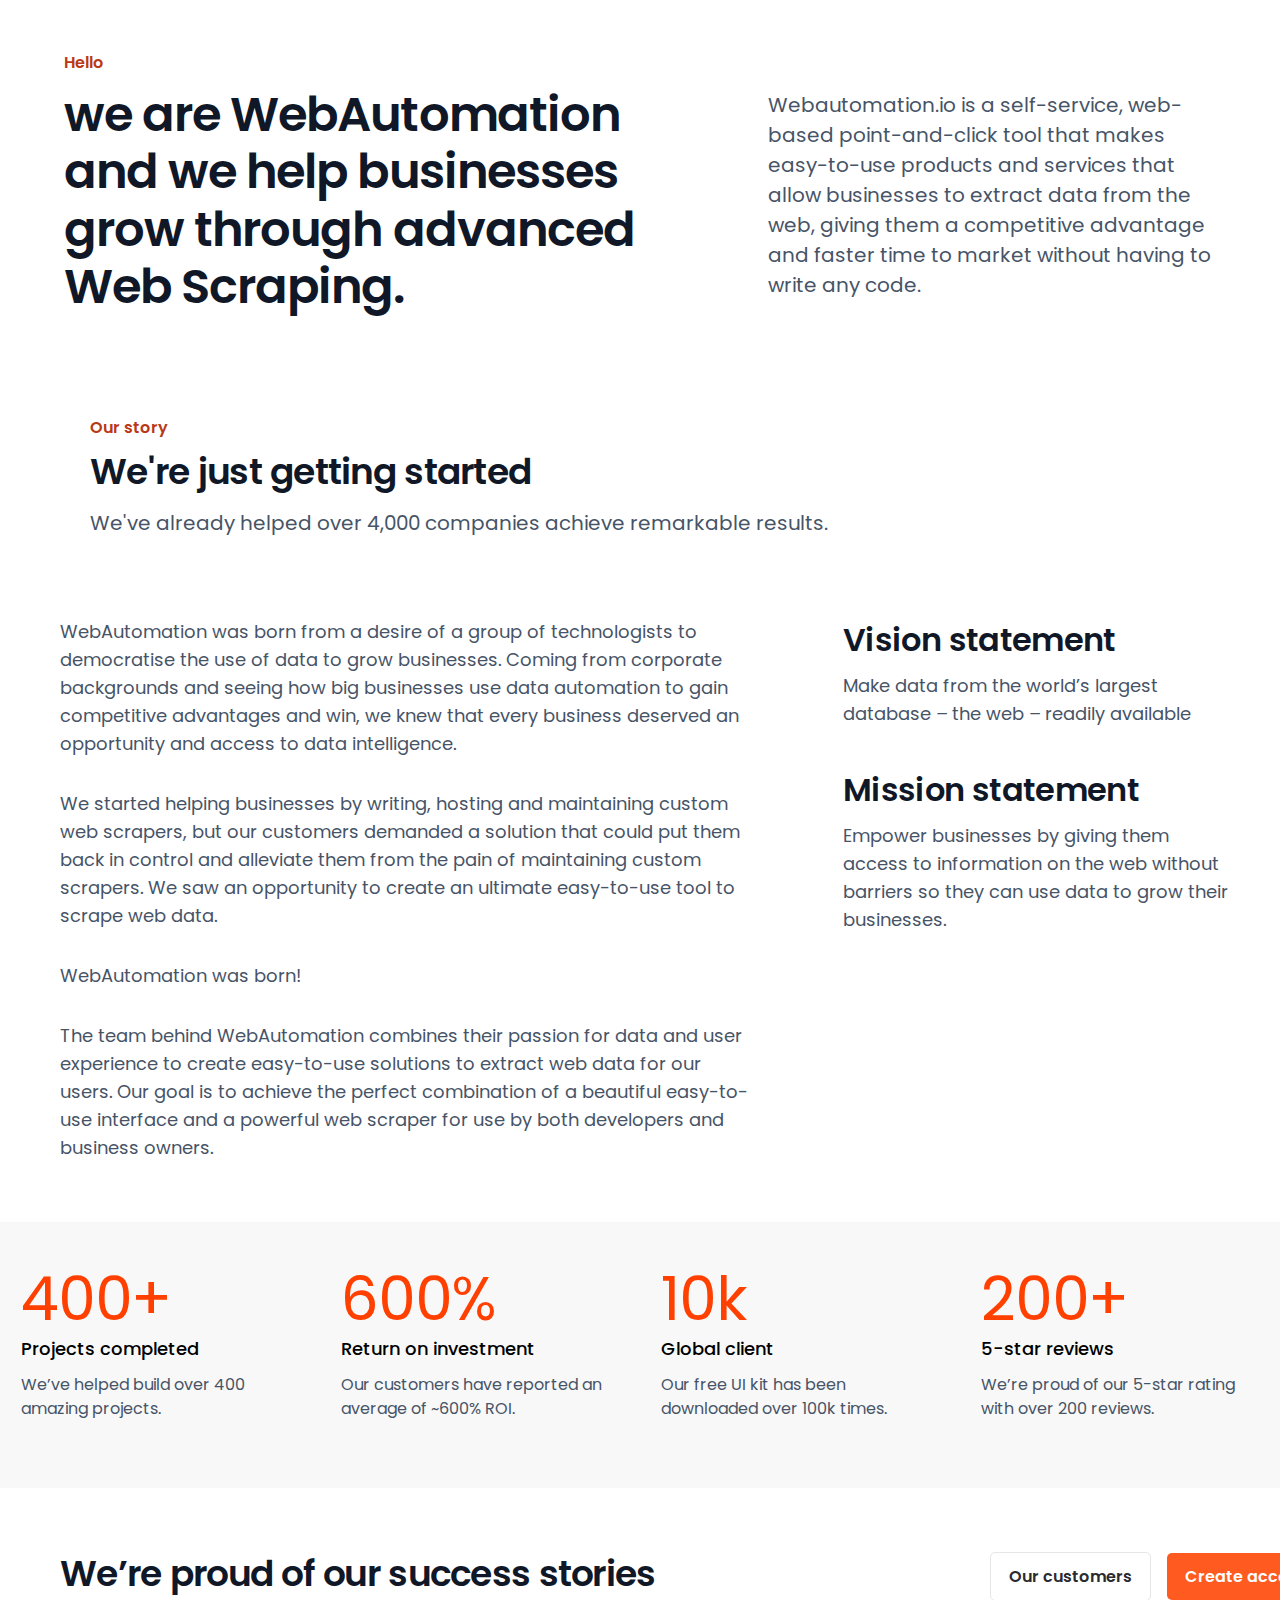
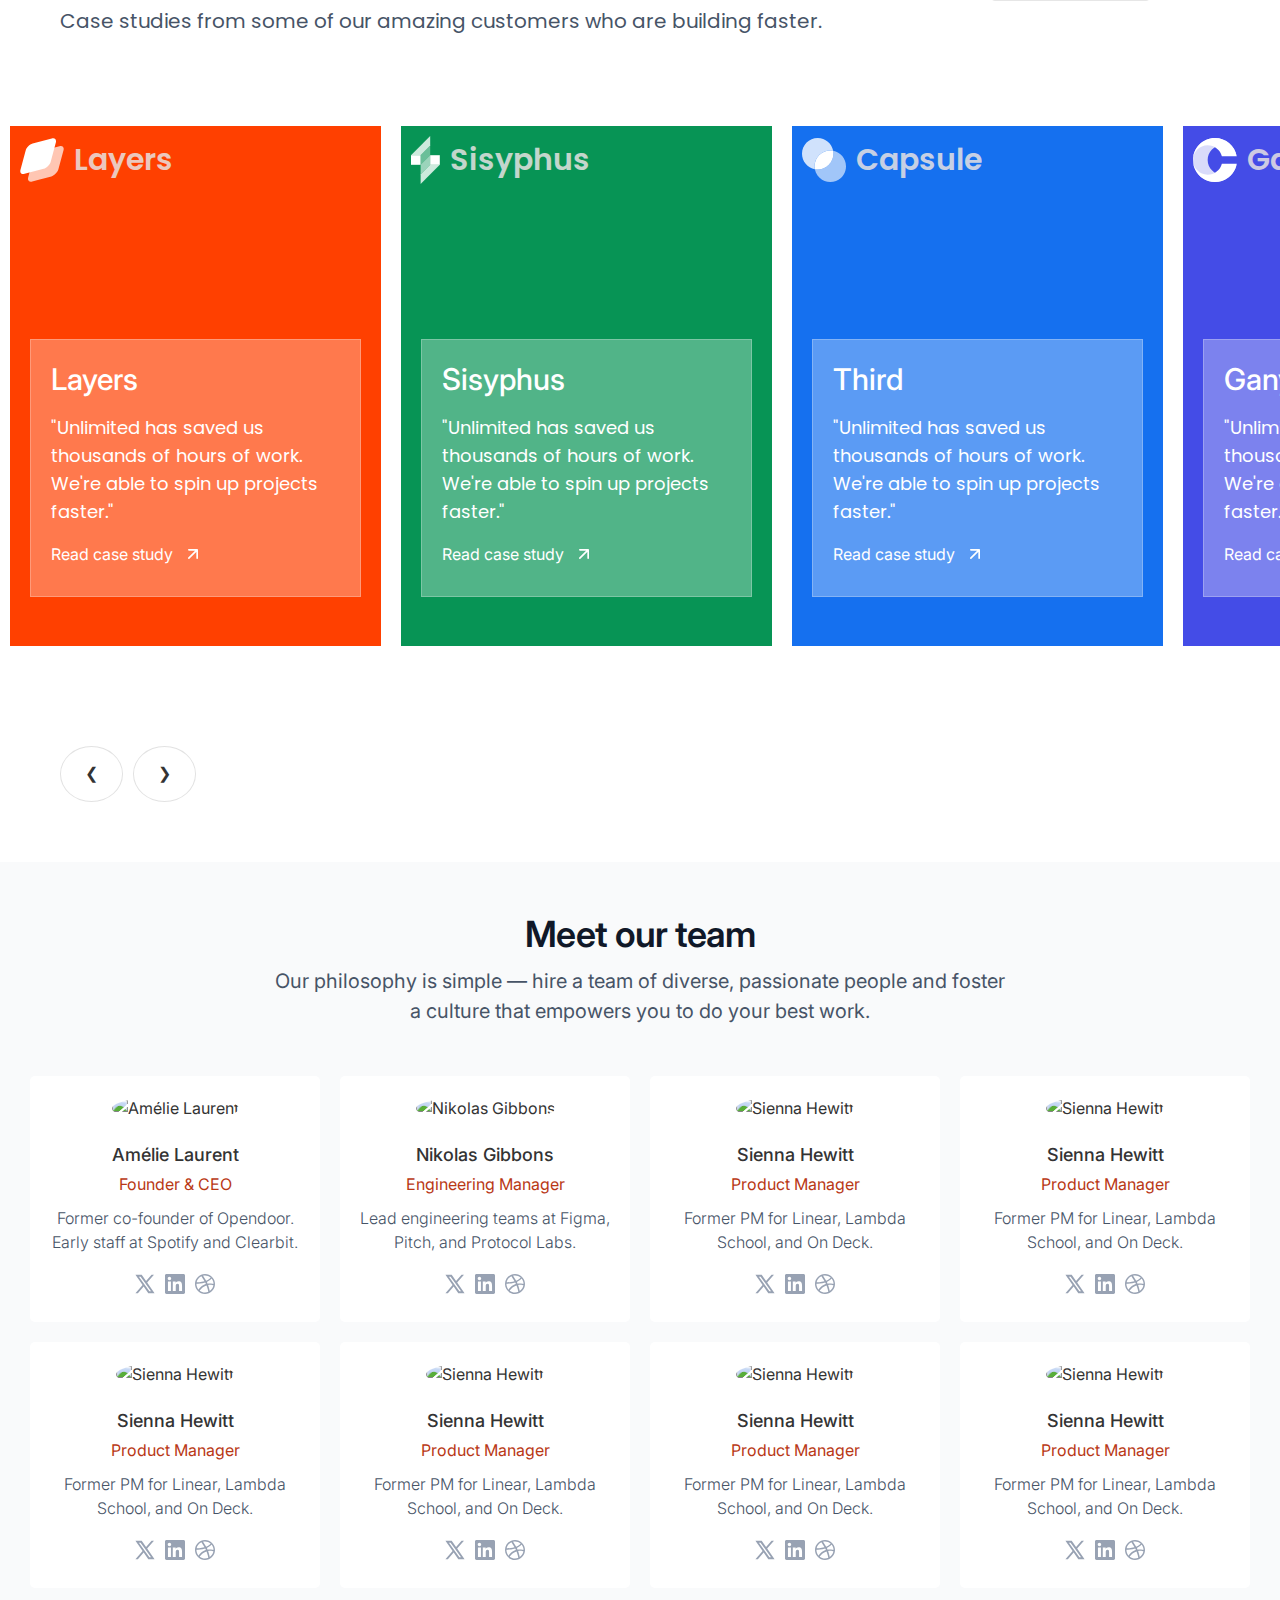
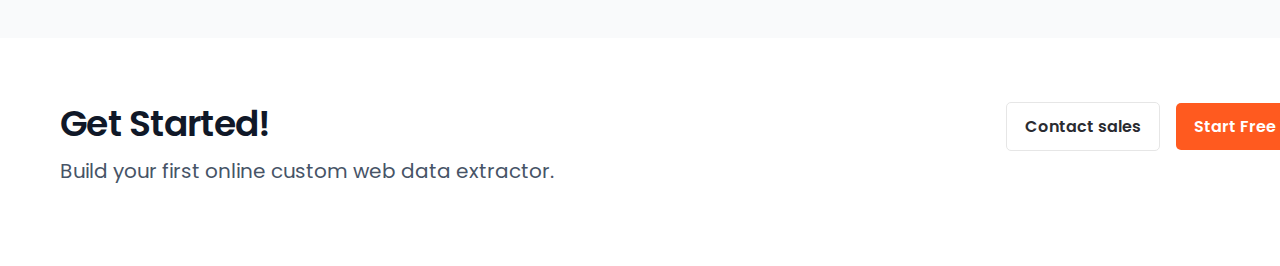
==== pages/about/index.html @ 0251e9e5 "updated changes" ====
<!DOCTYPE html>
<html lang="en">

<head>
    <meta charset="UTF-8" />
    <meta name="viewport" content="width=device-width, initial-scale=1.0" />
    <link rel="stylesheet" type="text/css" href="/global.css" />
    <link rel="stylesheet" href="/about.css" />
    <link rel="stylesheet" href="/slider.css" />
    <link rel="stylesheet" href="/testimonial.css" />
    <title>About | WebAutomation</title>
</head>

<body>
    <section class="section-one">
        <div class="left-section">
            <p class="greeting">Hello</p>
            <h2>
                we are WebAutomation and we help businesses grow through advanced Web
                Scraping.
            </h2>
        </div>
        <div class="right-section">
            <p>
                Webautomation.io is a self-service, web-based point-and-click tool
                that makes easy-to-use products and services that allow businesses to
                extract data from the web, giving them a competitive advantage and
                faster time to market without having to write any code.
            </p>
        </div>
    </section>

    <section class="header-text">
        <h2>Our story</h2>
        <h1>We're just getting started</h1>
        <p>
            We've already helped over 4,000 companies achieve remarkable results.
        </p>
    </section>

    <!-- Stories section -->
    <section class="story">
        <div class="left-side">
            <p>
                WebAutomation was born from a desire of a group of technologists to
                democratise the use of data to grow businesses. Coming from corporate
                backgrounds and seeing how big businesses use data automation to gain
                competitive advantages and win, we knew that every business deserved
                an opportunity and access to data intelligence.
            </p>
            <br />
            <p>
                We started helping businesses by writing, hosting and maintaining
                custom web scrapers, but our customers demanded a solution that could
                put them back in control and alleviate them from the pain of
                maintaining custom scrapers. We saw an opportunity to create an
                ultimate easy-to-use tool to scrape web data.
            </p>
            <br />
            <p>WebAutomation was born!</p>
            <br />
            <p>
                The team behind WebAutomation combines their passion for data and user
                experience to create easy-to-use solutions to extract web data for our
                users. Our goal is to achieve the perfect combination of a beautiful
                easy-to-use interface and a powerful web scraper for use by both
                developers and business owners.
            </p>
        </div>

        <div class="right-side">
            <div class="statement">
                <h3>Vision statement</h3>
                <p>
                    Make data from the world’s largest database – the web – readily
                    available
                </p>
            </div>
            <div class="statement">
                <h3>Mission statement</h3>
                <p>
                    Empower businesses by giving them access to information on the web
                    without barriers so they can use data to grow their businesses.
                </p>
            </div>
        </div>
    </section>

    <!-- Matrics Section -->
    <section>
        <div class="matrics-container">
            <div class="matrics-items">
                <div class="matrics-frame">
                    <div class="matrics-text">
                        <h1>400+</h1>
                    </div>
                    <div class="matrics-parag">
                        <h3>Projects completed</h3>
                        <p>We’ve helped build over 400 amazing projects.</p>
                    </div>
                </div>

                <div class="matrics-frame">
                    <div class="matrics-text">
                        <h1>600%</h1>
                    </div>
                    <div class="matrics-parag">
                        <h3>Return on investment</h3>
                        <p>Our customers have reported an average of ~600% ROI.</p>
                    </div>
                </div>

                <div class="matrics-frame">
                    <div class="matrics-text">
                        <h1>10k</h1>
                    </div>
                    <div class="matrics-parag">
                        <h3>Global client</h3>
                        <p>Our free UI kit has been downloaded over 100k times.</p>
                    </div>
                </div>

                <div class="matrics-frame">
                    <div class="matrics-text">
                        <h1>200+</h1>
                    </div>
                    <div class="matrics-parag">
                        <h3>5-star reviews</h3>
                        <p>We’re proud of our 5-star rating with over 200 reviews.</p>
                    </div>
                </div>
            </div>
        </div>
    </section>

    <!--todo our success stories -->
    <section class="stories-container">
        <div class="stories-wrapper">
            <div>
                <h1>We’re proud of our success stories</h1>
                <p>
                    Case studies from some of our amazing customers who are building
                    faster.
                </p>
            </div>
            <div class="buttons">
                <a class="customers-btn">Our customers</a>
                <a class="create-account-btn">Create account</a>
            </div>
        </div>
    </section>

    <!-- todo SLIDER -->
    <section class="slider-container">
        <div class="slider-track">
            <!-- Card 1 -->
            <div class="wrapper">
                <div class="wrapper-head">
                    <svg xmlns="http://www.w3.org/2000/svg" width="44" height="44" viewBox="0 0 44 44" fill="none">
                        <path opacity="0.7"
                            d="M13.2778 20.3183C14.1 17.25 17.2539 14.0961 20.3222 13.2739L39.4512 8.14749C42.5194 7.32522 44.3402 9.14597 43.5179 12.2142L38.3916 31.3432C37.5693 34.4115 34.4154 37.5654 31.3471 38.3877L12.2181 43.514C9.14988 44.3363 7.32913 42.5155 8.15139 39.4473L13.2778 20.3183Z"
                            fill="white" />
                        <path
                            d="M5.60882 12.6493C6.43108 9.58107 9.58498 6.42717 12.6533 5.60491L31.7822 0.47854C34.8505 -0.343725 36.6713 1.47702 35.849 4.54529L30.7226 23.6743C29.9004 26.7425 26.7465 29.8964 23.6782 30.7187L4.5492 35.8451C1.48093 36.6673 -0.339816 34.8466 0.482448 31.7783L5.60882 12.6493Z"
                            fill="white" />
                    </svg>
                    <h1>Layers</h1>
                </div>
                <div class="wrapper-content">
                    <h1>Layers</h1>
                    <p>
                        "Unlimited has saved us <br />
                        thousands of hours of work. <br />
                        We're able to spin up projects faster."
                    </p>
                    <div class="wrapper-btn">
                        <a href="#">Read case study</a>
                        <svg xmlns="http://www.w3.org/2000/svg" width="20" height="20" viewBox="0 0 20 20" fill="none">
                            <path d="M5.83301 14.1666L14.1663 5.83325M14.1663 5.83325H5.83301M14.1663 5.83325V14.1666"
                                stroke="white" stroke-width="1.66667" stroke-linecap="round" stroke-linejoin="round" />
                        </svg>
                    </div>
                </div>
            </div>
            <!-- Card 2 -->
            <div class="wrapper-two">
                <div class="wrapper-head">
                    <svg width="29" height="48" viewBox="0 0 29 48" fill="none">
                        <rect y="19.2" width="9.59998" height="9.59999" fill="white"/>
                        <rect x="28.7998" y="28.8" width="9.6" height="9.59999" transform="rotate(180 28.7998 28.8)" fill="white"/>
                        <path opacity="0.4" d="M9.59961 19.2001L19.1996 9.6001V19.2001L9.59961 28.8001V19.2001Z" fill="white"/>
                        <path opacity="0.6" d="M19.2002 28.7999L9.60021 38.3999L9.60021 28.7999L19.2002 19.1999L19.2002 28.7999Z" fill="white"/>
                        <path opacity="0.8" d="M0 19.2L19.2 0V9.59999L9.59998 19.2H0Z" fill="white"/>
                        <path opacity="0.8" d="M28.7998 28.8L9.59983 48L9.59983 38.4L19.1998 28.8L28.7998 28.8Z" fill="white"/>
                      </svg>
                    <h1>Sisyphus</h1>
                </div>
                <div class="wrapper-content">
                    <h1>Sisyphus</h1>
                    <p>
                        "Unlimited has saved us <br />
                        thousands of hours of work. <br />
                        We're able to spin up projects faster."
                    </p>
                    <div class="wrapper-btn">
                        <a href="#">Read case study</a>
                        <svg xmlns="http://www.w3.org/2000/svg" width="20" height="20" viewBox="0 0 20 20" fill="none">
                            <path d="M5.83301 14.1666L14.1663 5.83325M14.1663 5.83325H5.83301M14.1663 5.83325V14.1666"
                                stroke="white" stroke-width="1.66667" stroke-linecap="round" stroke-linejoin="round" />
                        </svg>
                    </div>
                </div>
            </div>
            <!-- Card 3 -->
            <div class="wrapper-three">
                <div class="wrapper-head">
                    <svg xmlns="http://www.w3.org/2000/svg" width="44" height="44" viewBox="0 0 44 44" fill="none">
                        <path d="M15.7141 31.4284C24.3929 31.4284 31.4284 24.3929 31.4284 15.7141C31.4284 14.7306 31.3381 13.7681 31.1652 12.8345C30.2316 12.6617 29.2692 12.5713 28.2856 12.5713C19.6068 12.5713 12.5713 19.6068 12.5713 28.2856C12.5713 29.2692 12.6617 30.2317 12.8345 31.1652C13.7681 31.3381 14.7306 31.4284 15.7141 31.4284Z" fill="white"/>
                        <path opacity="0.8" fill-rule="evenodd" clip-rule="evenodd" d="M12.8347 31.1653C5.53118 29.8127 0 23.4095 0 15.7143C0 7.03553 7.03553 0 15.7143 0C23.4095 0 29.8128 5.53118 31.1653 12.8347C30.2318 12.6618 29.2693 12.5714 28.2857 12.5714C19.607 12.5714 12.5714 19.607 12.5714 28.2857C12.5714 29.2693 12.6618 30.2318 12.8347 31.1653Z" fill="white"/>
                        <path opacity="0.6" fill-rule="evenodd" clip-rule="evenodd" d="M15.7146 31.4284C24.3933 31.4284 31.4289 24.3928 31.4289 15.7141C31.4289 14.7305 31.3385 13.768 31.1656 12.8345C38.4691 14.187 44.0003 20.5903 44.0003 28.2855C44.0003 36.9643 36.9648 43.9998 28.286 43.9998C20.5908 43.9998 14.1875 38.4686 12.835 31.1651C13.7685 31.338 14.731 31.4284 15.7146 31.4284Z" fill="white"/>
                      </svg>
                    <h1>Capsule</h1>
                </div>
                <div class="wrapper-content">
                    <h1>Third</h1>
                    <p>
                        "Unlimited has saved us <br />
                        thousands of hours of work. <br />
                        We're able to spin up projects faster."
                    </p>
                    <div class="wrapper-btn">
                        <a href="#">Read case study</a>
                        <svg xmlns="http://www.w3.org/2000/svg" width="20" height="20" viewBox="0 0 20 20" fill="none">
                            <path d="M5.83301 14.1666L14.1663 5.83325M14.1663 5.83325H5.83301M14.1663 5.83325V14.1666"
                                stroke="white" stroke-width="1.66667" stroke-linecap="round" stroke-linejoin="round" />
                        </svg>
                    </div>
                </div>
            </div>
            <!-- Card 4 -->
            <div class="wrapper-four">
                <div class="wrapper-head">
                    <svg width="44" height="44" viewBox="0 0 44 44" fill="none">
                        <path opacity="0.8" d="M22 0C9.84969 0 0 9.84974 0 22C0 34.1503 9.84969 44 22 44C32.901 44 41.9502 36.0716 43.6958 25.6667H43.5379C41.9098 31.9925 36.1674 36.6667 29.3333 36.6667C21.2332 36.6667 14.6667 30.1002 14.6667 22C14.6667 13.8998 21.2332 7.33333 29.3333 7.33333C36.1674 7.33333 41.9098 12.0075 43.5379 18.3333H43.6958C41.9502 7.92838 32.901 0 22 0Z" fill="white"/>
                        <path d="M0 22C0 9.84974 9.84974 0 22 0C32.901 0 41.9502 7.92838 43.6958 18.3333H28.8713C27.2431 12.0075 21.5007 7.33333 14.6667 7.33333C6.56649 7.33333 0 13.8998 0 22Z" fill="white"/>
                        <path d="M0 22C0 34.1503 9.84974 44 22 44C32.901 44 41.9502 36.0716 43.6958 25.6667H28.8713C27.2431 31.9925 21.5007 36.6667 14.6667 36.6667C6.56649 36.6667 0 30.1002 0 22Z" fill="white"/>
                      </svg>
                    <h1>Ganymede</h1>
                </div>
                <div class="wrapper-content">
                    <h1>Ganymede</h1>
                    <p>
                        "Unlimited has saved us <br />
                        thousands of hours of work. <br />
                        We're able to spin up projects faster."
                    </p>
                    <div class="wrapper-btn">
                        <a href="#">Read case study</a>
                        <svg xmlns="http://www.w3.org/2000/svg" width="20" height="20" viewBox="0 0 20 20" fill="none">
                            <path d="M5.83301 14.1666L14.1663 5.83325M14.1663 5.83325H5.83301M14.1663 5.83325V14.1666"
                                stroke="white" stroke-width="1.66667" stroke-linecap="round" stroke-linejoin="round" />
                        </svg>
                    </div>
                </div>
            </div>
            <!-- Card 5 -->
            <div class="wrapper">
                <div class="wrapper-head">
                    <svg style="width: 40px; height: 40px;" data-name="Layer 3" id="Layer_3" viewBox="0 0 32 32"
                        xmlns="http://www.w3.org/2000/svg">
                        <defs>
                            <style>
                                .cls-1,
                                .cls-3 {
                                    fill: none;
                                    stroke: #0832ff;
                                    stroke-linecap: round;
                                    stroke-linejoin: round;
                                }

                                .cls-1 {
                                    stroke-width: 2px;
                                }

                                .cls-2 {
                                    fill: #0832ff;
                                }
                            </style>
                        </defs>
                        <title />
                        <polygon class="cls-1"
                            points="18.99 7 24 7 24 12.15 27.42 15.6 24 18.99 24 24 18.85 24 15.4 27.42 12.01 24 7 24 7 18.85 3.58 15.4 7 12.01 7 7 12.15 7 15.6 3.58 18.99 7" />
                        <polygon class="cls-2" points="23 19.19 23 11.94 27.13 15.75 23 19.19" />
                        <line class="cls-3" x1="21.5" x2="21.5" y1="7.5" y2="23.5" />
                    </svg>
                    <h1>Europa</h1>
                </div>
                <div class="wrapper-content">
                    <h1>Europa</h1>
                    <p>
                        "Unlimited has saved us <br />
                        thousands of hours of work. <br />
                        We're able to spin up projects faster."
                    </p>
                    <div class="wrapper-btn">
                        <a href="#">Read case study</a>
                        <svg xmlns="http://www.w3.org/2000/svg" width="20" height="20" viewBox="0 0 20 20" fill="none">
                            <path d="M5.83301 14.1666L14.1663 5.83325M14.1663 5.83325H5.83301M14.1663 5.83325V14.1666"
                                stroke="white" stroke-width="1.66667" stroke-linecap="round" stroke-linejoin="round" />
                        </svg>
                    </div>
                </div>
            </div>
            <!-- Card 6 -->
            <div class="wrapper-two">
                <div class="wrapper-head">
                    <svg style="width: 40px; height: 40px;" data-name="Layer 3" id="Layer_3" viewBox="0 0 32 32"
                        xmlns="http://www.w3.org/2000/svg">
                        <defs>
                            <style>
                                .cls-1,
                                .cls-3 {
                                    fill: none;
                                    stroke: #0832ff;
                                    stroke-linecap: round;
                                    stroke-linejoin: round;
                                }

                                .cls-1 {
                                    stroke-width: 2px;
                                }

                                .cls-2 {
                                    fill: #0832ff;
                                }
                            </style>
                        </defs>
                        <title />
                        <polygon class="cls-1"
                            points="18.99 7 24 7 24 12.15 27.42 15.6 24 18.99 24 24 18.85 24 15.4 27.42 12.01 24 7 24 7 18.85 3.58 15.4 7 12.01 7 7 12.15 7 15.6 3.58 18.99 7" />
                        <polygon class="cls-2" points="23 19.19 23 11.94 27.13 15.75 23 19.19" />
                        <line class="cls-3" x1="21.5" x2="21.5" y1="7.5" y2="23.5" />
                    </svg>
                    <h1>Lorem</h1>
                </div>
                <div class="wrapper-content">
                    <h1>Lorem</h1>
                    <p>
                        "Unlimited has saved us <br />
                        thousands of hours of work. <br />
                        We're able to spin up projects faster."
                    </p>
                    <div class="wrapper-btn">
                        <a href="#">Read case study</a>
                        <svg xmlns="http://www.w3.org/2000/svg" width="20" height="20" viewBox="0 0 20 20" fill="none">
                            <path d="M5.83301 14.1666L14.1663 5.83325M14.1663 5.83325H5.83301M14.1663 5.83325V14.1666"
                                stroke="white" stroke-width="1.66667" stroke-linecap="round" stroke-linejoin="round" />
                        </svg>
                    </div>
                </div>
            </div>
        </div>
    </section>

    <section class="pagination-btn">
        <span class="span-btn" onclick="moveSlider(-1)">❮</span>
        <span class="span-btn" onclick="moveSlider(1)">❯</span>
    </section>

    <!--todo Meet the team -->

    <div class="team-section">
        <h2>Meet our team</h2>
        <p>
            Our philosophy is simple — hire a team of diverse, passionate people and
            foster <br />
            a culture that empowers you to do your best work.
        </p>
        <div class="team-container">
            <!-- Team member 1 -->
            <div class="team-member">
                <img src="https://images.pexels.com/photos/415829/pexels-photo-415829.jpeg?auto=compress&cs=tinysrgb&dpr=1&w=500"
                    alt="Amélie Laurent" />
                <h3>Amélie Laurent</h3>
                <p class="role">Founder & CEO</p>
                <p class="desc">
                    Former co-founder of Opendoor. Early staff at Spotify and Clearbit.
                </p>
                <div class="icons">
                    <a href="#"><img src="../../assets/x.svg" alt="X or Twitter" /></a>
                    <a href="#"><img src="../../assets/linkedin.svg" alt="LinkedIn" /></a>
                    <a href="#"><img src="../../assets/dribble.svg" alt="Dribbble" /></a>
                </div>
            </div>
            <!-- Team member 2 -->
            <div class="team-member">
                <img src="https://img.freepik.com/free-photo/portrait-man-laughing_23-2148859448.jpg?size=338&ext=jpg&ga=GA1.1.2008272138.1725408000&semt=ais_hybrid"
                    alt="Nikolas Gibbons" />
                <h3>Nikolas Gibbons</h3>
                <p class="role">Engineering Manager</p>
                <p class="desc">
                    Lead engineering teams at Figma, Pitch, and Protocol Labs.
                </p>
                <div class="icons">
                    <a href="#"><img src="../../assets/x.svg" alt="X or Twitter" /></a>
                    <a href="#"><img src="../../assets/linkedin.svg" alt="LinkedIn" /></a>
                    <a href="#"><img src="../../assets/dribble.svg" alt="Dribbble" /></a>
                </div>
            </div>
            <!-- Team member 3 -->
            <div class="team-member">
                <img src="https://images.pexels.com/photos/415829/pexels-photo-415829.jpeg?auto=compress&cs=tinysrgb&dpr=1&w=500"
                    alt="Sienna Hewitt" />
                <h3>Sienna Hewitt</h3>
                <p class="role">Product Manager</p>
                <p class="desc">Former PM for Linear, Lambda School, and On Deck.</p>
                <div class="icons">
                    <a href="#"><img src="../../assets/x.svg" alt="X or Twitter" /></a>
                    <a href="#"><img src="../../assets/linkedin.svg" alt="LinkedIn" /></a>
                    <a href="#"><img src="../../assets/dribble.svg" alt="Dribbble" /></a>
                </div>
            </div>

            <div class="team-member">
                <img src="https://img.freepik.com/free-photo/portrait-man-laughing_23-2148859448.jpg?size=338&ext=jpg&ga=GA1.1.2008272138.1725408000&semt=ais_hybrid"
                    alt="Sienna Hewitt" />
                <h3>Sienna Hewitt</h3>
                <p class="role">Product Manager</p>
                <p class="desc">Former PM for Linear, Lambda School, and On Deck.</p>
                <div class="icons">
                    <a href="#"><img src="../../assets/x.svg" alt="X or Twitter" /></a>
                    <a href="#"><img src="../../assets/linkedin.svg" alt="LinkedIn" /></a>
                    <a href="#"><img src="../../assets/dribble.svg" alt="Dribbble" /></a>
                </div>
            </div>

            <div class="team-member">
                <img src="https://images.pexels.com/photos/415829/pexels-photo-415829.jpeg?auto=compress&cs=tinysrgb&dpr=1&w=500"
                    alt="Sienna Hewitt" />
                <h3>Sienna Hewitt</h3>
                <p class="role">Product Manager</p>
                <p class="desc">Former PM for Linear, Lambda School, and On Deck.</p>
                <div class="icons">
                    <a href="#"><img src="../../assets/x.svg" alt="X or Twitter" /></a>
                    <a href="#"><img src="../../assets/linkedin.svg" alt="LinkedIn" /></a>
                    <a href="#"><img src="../../assets/dribble.svg" alt="Dribbble" /></a>
                </div>
            </div>
            <div class="team-member">
                <img src="https://img.freepik.com/free-photo/portrait-man-laughing_23-2148859448.jpg?size=338&ext=jpg&ga=GA1.1.2008272138.1725408000&semt=ais_hybrid"
                    alt="Sienna Hewitt" />
                <h3>Sienna Hewitt</h3>
                <p class="role">Product Manager</p>
                <p class="desc">Former PM for Linear, Lambda School, and On Deck.</p>
                <div class="icons">
                    <a href="#"><img src="../../assets/x.svg" alt="X or Twitter" /></a>
                    <a href="#"><img src="../../assets/linkedin.svg" alt="LinkedIn" /></a>
                    <a href="#"><img src="../../assets/dribble.svg" alt="Dribbble" /></a>
                </div>
            </div>

            <div class="team-member">
                <img src="https://images.pexels.com/photos/415829/pexels-photo-415829.jpeg?auto=compress&cs=tinysrgb&dpr=1&w=500"
                    alt="Sienna Hewitt" />
                <h3>Sienna Hewitt</h3>
                <p class="role">Product Manager</p>
                <p class="desc">Former PM for Linear, Lambda School, and On Deck.</p>
                <div class="icons">
                    <a href="#"><img src="../../assets/x.svg" alt="X or Twitter" /></a>
                    <a href="#"><img src="../../assets/linkedin.svg" alt="LinkedIn" /></a>
                    <a href="#"><img src="../../assets/dribble.svg" alt="Dribbble" /></a>
                </div>
            </div>

            <div class="team-member">
                <img src="https://img.freepik.com/free-photo/portrait-man-laughing_23-2148859448.jpg?size=338&ext=jpg&ga=GA1.1.2008272138.1725408000&semt=ais_hybrid"
                    alt="Sienna Hewitt" />
                <h3>Sienna Hewitt</h3>
                <p class="role">Product Manager</p>
                <p class="desc">Former PM for Linear, Lambda School, and On Deck.</p>
                <div class="icons">
                    <a href="#"><img src="../../assets/x.svg" alt="X or Twitter" /></a>
                    <a href="#"><img src="../../assets/linkedin.svg" alt="LinkedIn" /></a>
                    <a href="#"><img src="../../assets/dribble.svg" alt="Dribbble" /></a>
                </div>
            </div>
        </div>
    </div>

    <!-- todo Get Started -->

    <section class="stories-container">
        <div class="stories-wrapper">
            <div>
                <h1>Get Started!</h1>
                <p>Build your first online custom web data extractor.</p>
            </div>
            <div class="buttons">
                <a class="customers-btn">Contact sales</a>
                <a class="create-account-btn">Start Free Trial</a>
            </div>
        </div>
    </section>

    <script>

let currentSlide = 0;  // Track the current slide index
const track = document.querySelector('.slider-track');
const slides = document.querySelectorAll('.slider-track .wrapper');
const totalSlides = slides.length;
const container = document.querySelector('.slider-container');

// Function to move the slider
function moveSlider(direction) {
  const slideWidth = container.clientWidth; // Get the width of the container
  currentSlide += direction;  // Increment or decrement the slide index

  // Loop the slider when reaching the ends
  if (currentSlide < 0) {
    currentSlide = totalSlides - 1; // Go to the last slide
  } else if (currentSlide >= totalSlides) {
    currentSlide = 0; // Go back to the first slide
  }

  // Calculate the new translateX value
  const translateX = -(currentSlide * slideWidth);

  // Apply the transform to the slider track
  track.style.transform = `translateX(${translateX}px)`;
}



    </script>
</body>

</html>
---- global.css ----
h1,
h2,
h3,
h4,
h5,
p {
  margin: 0;
}
---- about.css ----
@import url("https://fonts.googleapis.com/css2?family=Poppins:wght@400;500;600;700&display=swap");


body {
    font-family: "Poppins", sans-serif;
    margin: 0;
    padding: 0;
    background-color: #fff;
    line-height: 1.6;
    color: #333;
}

.section-one {
    display: flex;
    justify-content: space-evenly;
    align-items: flex-start;
    max-width: 1400px;
    margin: 50px auto;
    margin-top: 50px;
}

.left-section {
    max-width: 50%;
}

.greeting {
    color: #B93815;
    font-size: 16px;
    font-weight: 600;
    margin-bottom: 10px;
}

.left-section h2 {
    color: #101828;
    font-size: 48px;
    letter-spacing: -0.96px;
    font-weight: 600;
    line-height: 1.2;
}

.right-section {
    max-width: 35%;
    color: #475467;
    margin-top: 40px;
    font-size: 20px;
    font-weight: 400;
    line-height: 30px;
}


.header-text {
    padding: 50px;
    max-width: 1400px;
    margin: 10px 40px;
    display: flex;
    align-items: flex-start;
    flex-direction: column;
}

.header-text h2 {
    color: #B93815;
    font-size: 16px;
    font-weight: 600;
    line-height: 24px;
    margin-bottom: 10px;
}

.header-text h1 {
 margin-bottom: 14px;
 color:  #101828;
font-size: 36px;
font-weight: 600;
line-height: 44px;
letter-spacing: -0.72px;
}

.header-text p {
    color: #475467;
font-family: Poppins;
font-size: 20px;
font-weight: 400;
line-height: 30px
}

.story {
    display: flex;
    padding: 10px;
    max-width: 1400px;
    margin: 10px auto;
    justify-content: space-between;
    overflow: hidden;
}

 .left-side{
    font-size: 20px;
    font-weight: 300;
    max-width:  55%;
    margin: 10px 50px;
}



.story .right-side {
    display: flex;
    flex-direction: column; 
    padding: 0 30px; 
    width: 70%;
    font-size: 16px;
    margin: 10px;
}

.story .left-side > p{
color: #475467;
font-size: 18px;
font-weight: 400;
line-height: 28px;

}


.statement {

}

.statement h3 {
    margin-bottom: 10px;

    color: #101828;
font-size: 32px;
font-weight: 600;
line-height: 44px;
letter-spacing: -0.64px;
}

.statement p {
    margin-bottom: 40px;
    color:  #475467;
font-size: 18px;
font-weight: 400;
line-height: 28px;
}



/* metric style */

.matrics-container {
    height: 264px;
    background-color: #ececec59;
    border: 1px solid transparent;
    margin-top: 40px;
    overflow: hidden;
  }
  
  .matrics-items {
    display: flex;
    justify-content: space-around;
    width: 1280px;
    height: 168px;
    margin: 40px auto;
  }
  
  .matrics-frame {
    width: 280px;
    height: 168px;
    opacity: 0px;
  }
  
  .matrics-text > h1 {
    font-size: 60px;
    font-weight: 400;
    line-height: 72px;
    letter-spacing: -1.2px;
    text-align: left;
    color: #FF4000;
  
  }
  
  .matrics-parag > h3 {
    font-size: 18px;
    text-align: left;
    color: #000000;

font-family: Poppins;
font-size: 18px;
font-weight: 500;
line-height: 28px;
  }
  
  .matrics-parag > p {
    width: 280px;
    height: 48px;
    font-size: 16px;
    font-weight: 400;
    line-height: 24px;
    text-align: left;
    color: #475467;
    margin-top: 10px;
  }

  /* success stories  */
  .stories-container {
    color: #2a2b31;
    width: 1400px;
    margin: 50px auto;
}

.stories-wrapper {
    display: flex;
    justify-content: space-between;
     width: 1280px;
    margin: 40px auto;
    margin-left: auto;
    margin-right: auto;
    margin-top: 4em;
    margin-bottom: 0.5em;
}

.stories-wrapper > div >  h1 {
    color: #101828;
    font-size: 36px;
    font-weight: 600;
    line-height: 44px;
    letter-spacing: -0.72px;
    margin-bottom: 10px;
}

.stories-wrapper p {
 margin-bottom: 30px;
color: #475467;
font-size: 20px;
font-weight: 400;
line-height: 30px;
}

.buttons {
    display: inline-block;
    gap: 8px;
    margin-top: 12px;
}

.customers-btn, .create-account-btn {
    padding: 12px 18px;
    font-size: 1em;
    border: 1px solid #e6e6e6;
    border-radius: 5px;
    margin: 6px;
}

.customers-btn {
    background-color: #ffffff;
    color: #2a2b31;
    font-weight: 600;
}

.create-account-btn {
    background-color: #ff5a1f;
    color: #ffffff;
    border: none;
    font-weight: 600;

}

.create-account-btn:hover {
    background-color: #e6511a;
}

.customers-btn:hover {
    background-color: #f9f9f9;
}
---- slider.css ----
@import url('https://fonts.googleapis.com/css2?family=Inter:ital,opsz,wght@0,14..32,100..900;1,14..32,100..900&display=swap');

.slider-container {
    display: flex;
    /* padding: 40px; */
    width: 1440px;
    margin: 50px auto;
    overflow: hidden;
    position: relative;
}

.slider-track {
    display: flex;
    transition: transform 0.5s ease;
}

.wrapper {
    padding: 10px;
    margin: 10px;
    height: 500px;
    width: 350px; 
    background-color: #FF4000;

    flex: 0 0 15%;
}

.wrapper-two {
    padding: 10px;
    margin: 10px;
    height: 500px;
    width: 350px;
    position: relative;
    background-color: #079455;
    flex: 0 0 15%;
}

.wrapper-three {
    padding: 10px;
    margin: 10px;
    height: 500px;
    width: 350px; 
    position: relative;
    background-color: #1570EF;
    flex: 0 0 15%;
}

.wrapper-four {
    padding: 10px;
    margin: 10px;
    height: 500px;
    width: 350px;
    position: relative;
    background-color: #444CE7;
    flex: 0 0 15%;
}

.wrapper-head {
    display: flex;
    gap: 10px;
    color: #e8e3e3;
    padding-bottom: 50px;
    align-items: center;
}

.wrapper-head h1 {
    font-size: 30px;
    font-weight: 600;
    opacity: 0.84;
}

.wrapper-content {
    background-color: rgba(255, 255, 255, 0.30);
    color: #fff;
    padding: 20px;
    margin: 30% 10px;
    display: flex;
    flex-direction: column;
    border: 0.5px solid #ffffff3f;
    gap: 1em;
}

.wrapper-content h1 {
    font-size: 30px;
font-weight: 500;
line-height: 38px;
font-family: "Inter", sans-serif;
}

.wrapper-content p {
    font-size: 18px;
font-size: 18px;
font-weight: 400;
line-height: 28px;
}

.wrapper-btn {
    align-items: center;
    display: inline-flex;
    gap: 10px;
    margin-bottom: 10px;
}

.wrapper-btn a {
    text-decoration: none;
    color: #fff;
    font-family: "Inter", sans-serif;
font-size: 16px;
font-weight: 400;
line-height: 24px;
}

.pagination-btn {
    padding: 40px;
    margin: 20px;
    display: flex;
    gap: 10px;
    justify-content: start;
}

.span-btn {
    border: 1px solid rgba(128, 128, 128, 0.226);
    padding: 14px 24px;
    border-radius: 50%;
    cursor: pointer;
}

@media (min-width: 900px) {
    .slider-track {
        flex-wrap: nowrap;
    }
}

@media (max-width: 899px) {
    .wrapper {
        flex: 0 0 calc(100% / 2 - 20px); /* Two cards visible */
    }
}

@media (max-width: 600px) {
    .wrapper {
        flex: 0 0 100%; /* One card visible */
    }
}
---- testimonial.css ----
@import url('https://fonts.googleapis.com/css2?family=Inter:ital,opsz,wght@0,14..32,100..900;1,14..32,100..900&display=swap');

.team-section {
    background-color: #F9FAFB;
    text-align: center;
    padding: 50px 0;
    margin: 0 auto;
    font-family: "Inter", sans-serif;
    font-optical-sizing: auto;
}

.team-section h2 {
    color: #101828;
    margin-bottom: 10px;
    font-weight: 600;
    font-size: 36px;
font-weight: 600;
line-height: 44px;
letter-spacing: -0.72px;
}

.team-section > p {
    margin-bottom: 50px;
    color: #475467;
font-size: 20px;
font-weight: 400;
line-height: 30px;
}

.team-container {
    display: flex;
    flex-wrap: wrap;
    justify-content: center;
    gap: 20px;
}

.team-member {
    background-color: #fff;
    border-radius: 5px;
    box-shadow: 0 1px 1px rgba(f, f, 0, 0.1);
    overflow: hidden;
    max-width: 250px;
    text-align: center;
    padding: 20px;
    /* transition: transform 0.3s ease; */
}

/* .team-member:hover {
    transform: translateY(-10px);
} */

.team-member >  img {
    border-radius: 50%;
    width: 100px;
    height: 100px;
    object-fit: cover;
    margin-bottom: 20px;
}

.team-member h3 {

    margin-bottom: 3px;
    color: #333;
    font-weight: 500;
    font-size: 18px;
font-weight: 500;
line-height: 28px;
}

.team-member .role {
    font-size: 16px;
    font-weight: 400;
    line-height: 24px;
    color: #B93815;
    margin-bottom: 10px;
}

.team-member  .desc {
    color: #475467;
    margin-bottom: 20px;
    font-size: 16px;
font-weight: 300;
line-height: 24px;
}

.icons {
    display: flex;
    justify-content: center;
    gap: 10px;
}

.icons a img {
    width: 20px;
    height: 20px;
    /* transition: filter 0.3s ease; */
}

/* .icons a img:hover {
    filter: none;
} */
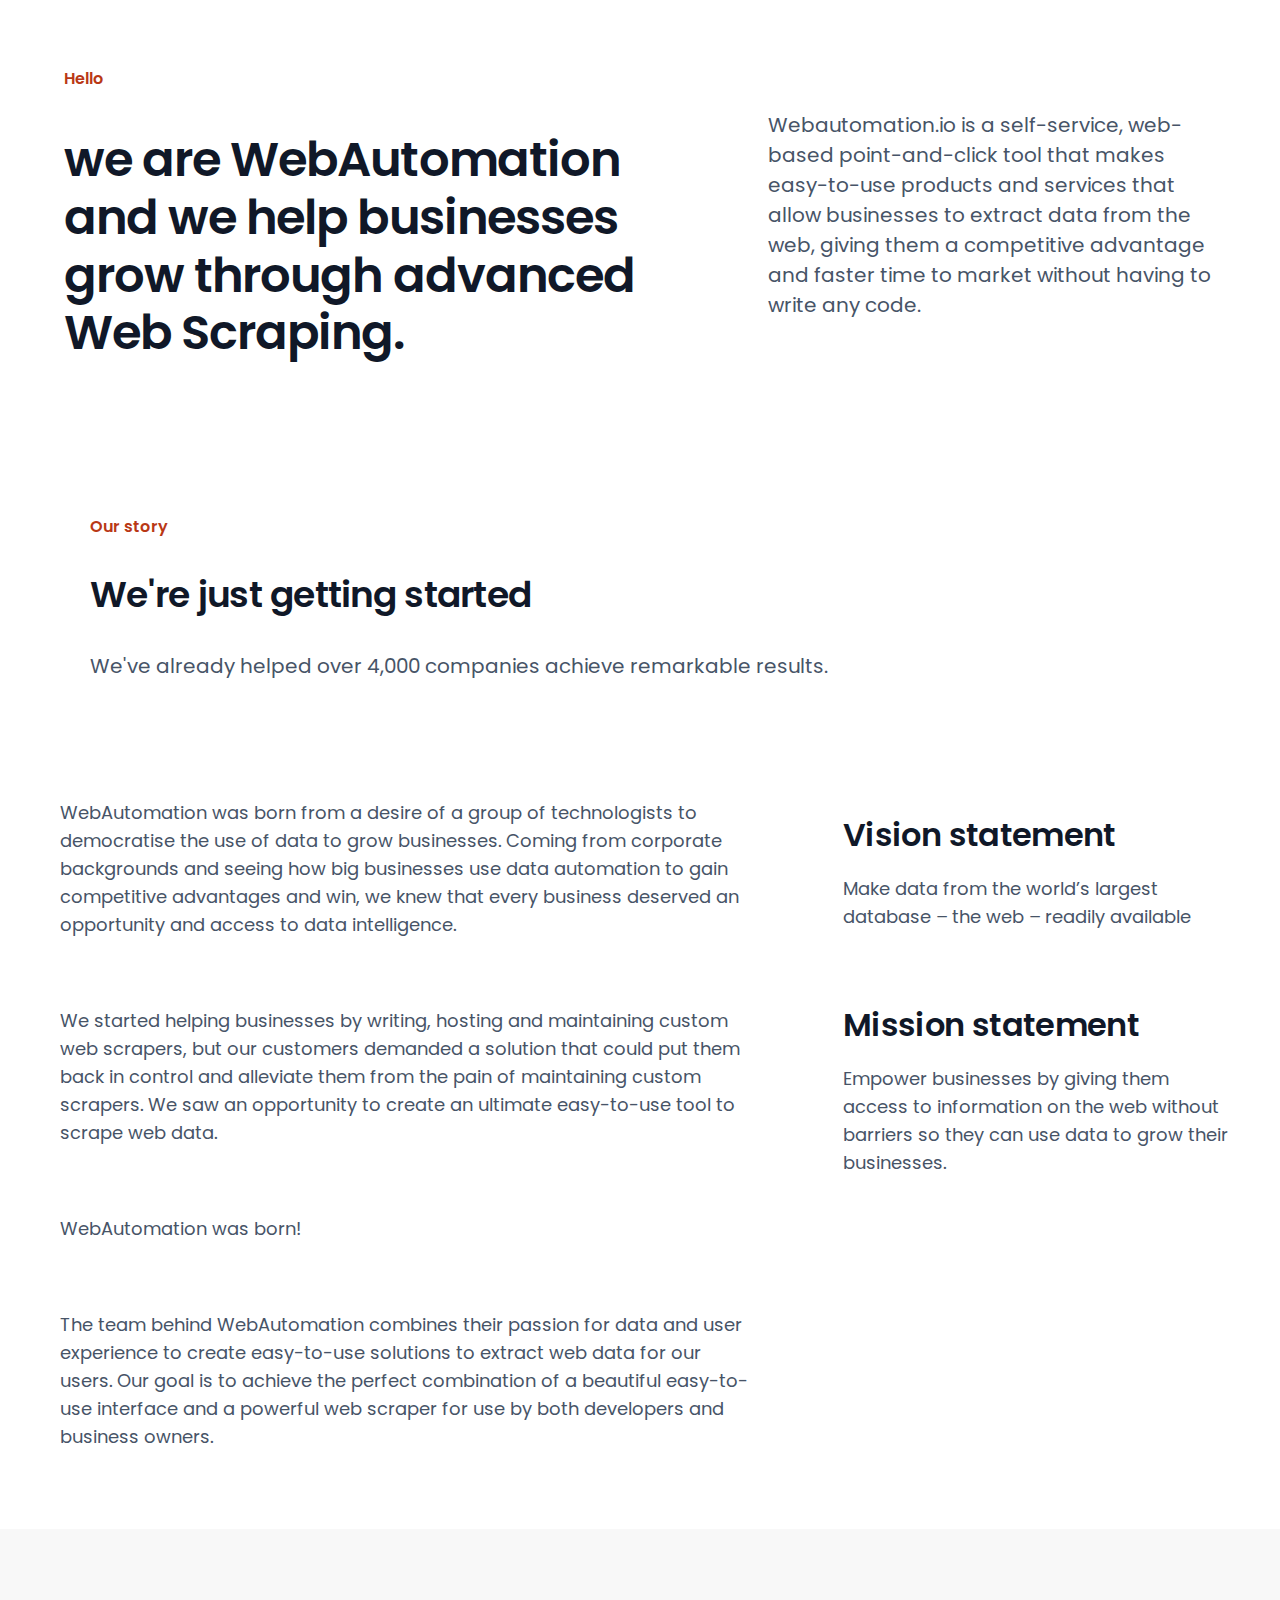
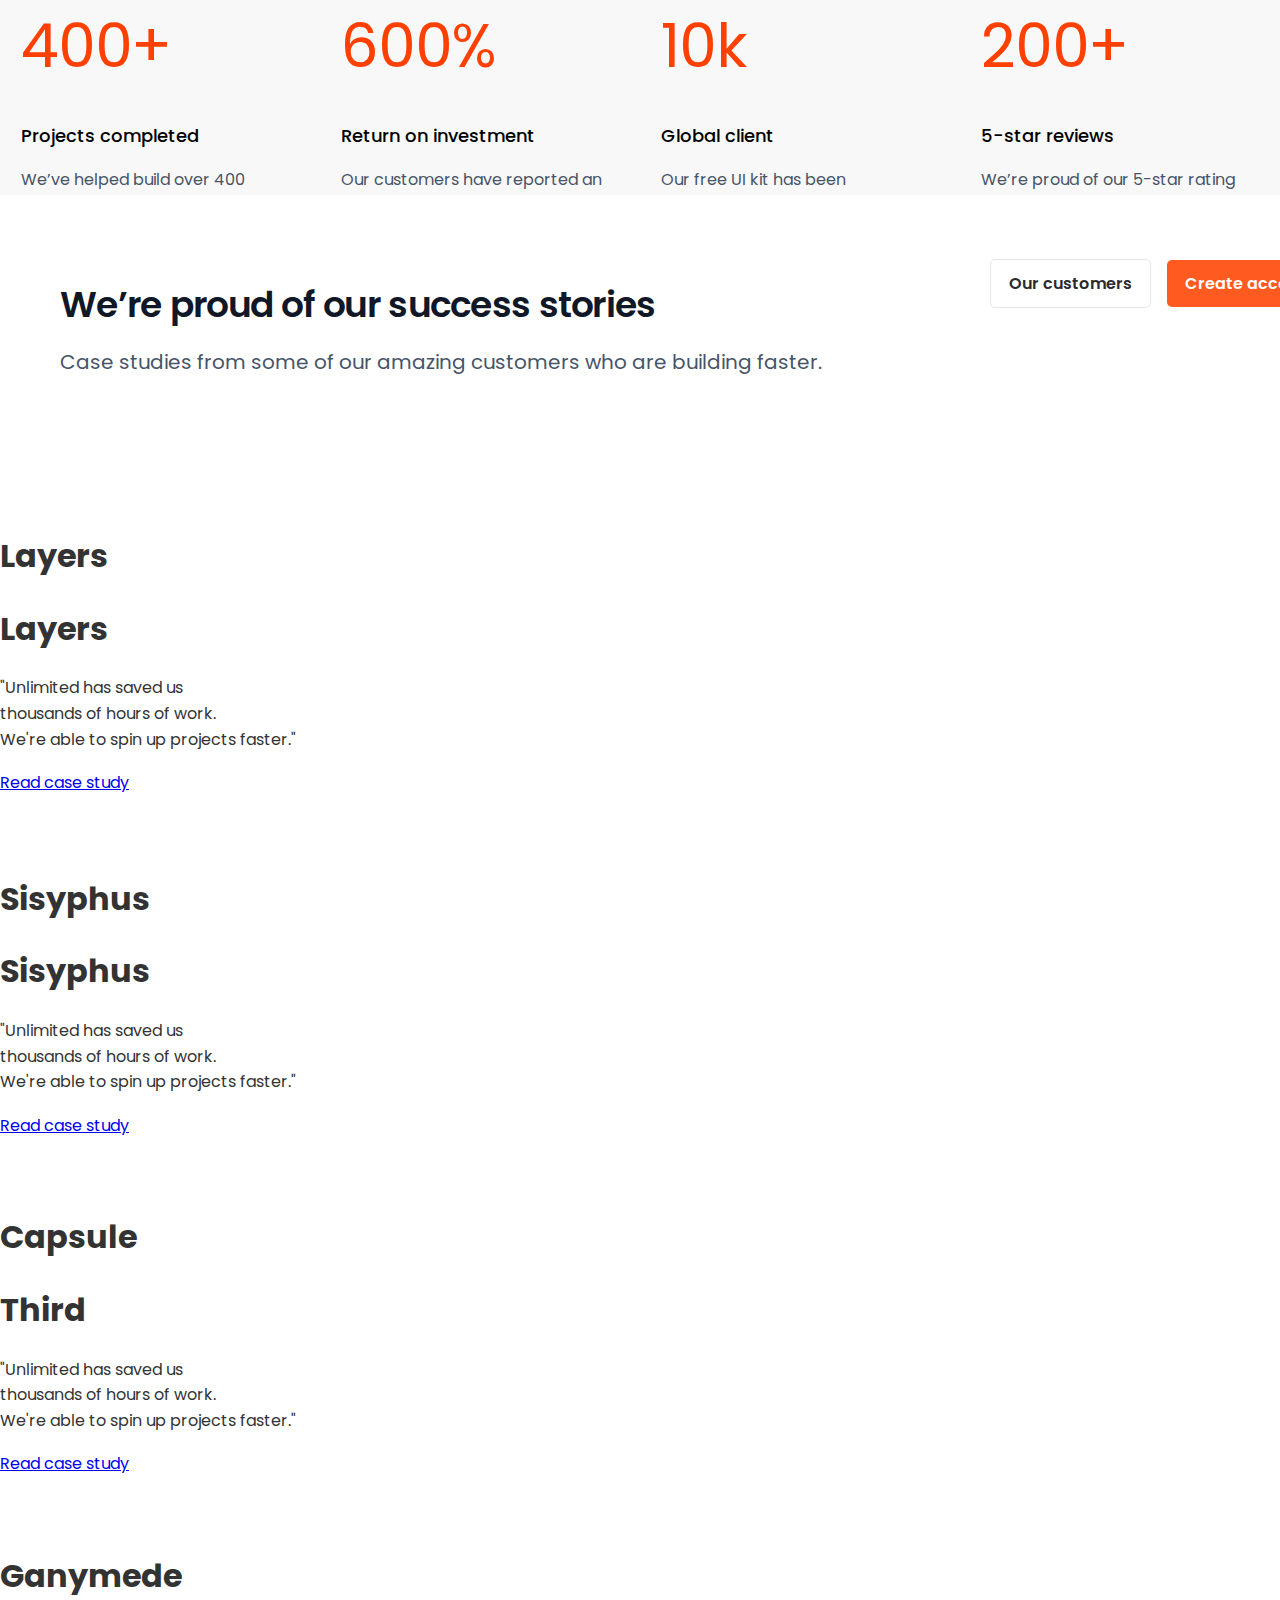
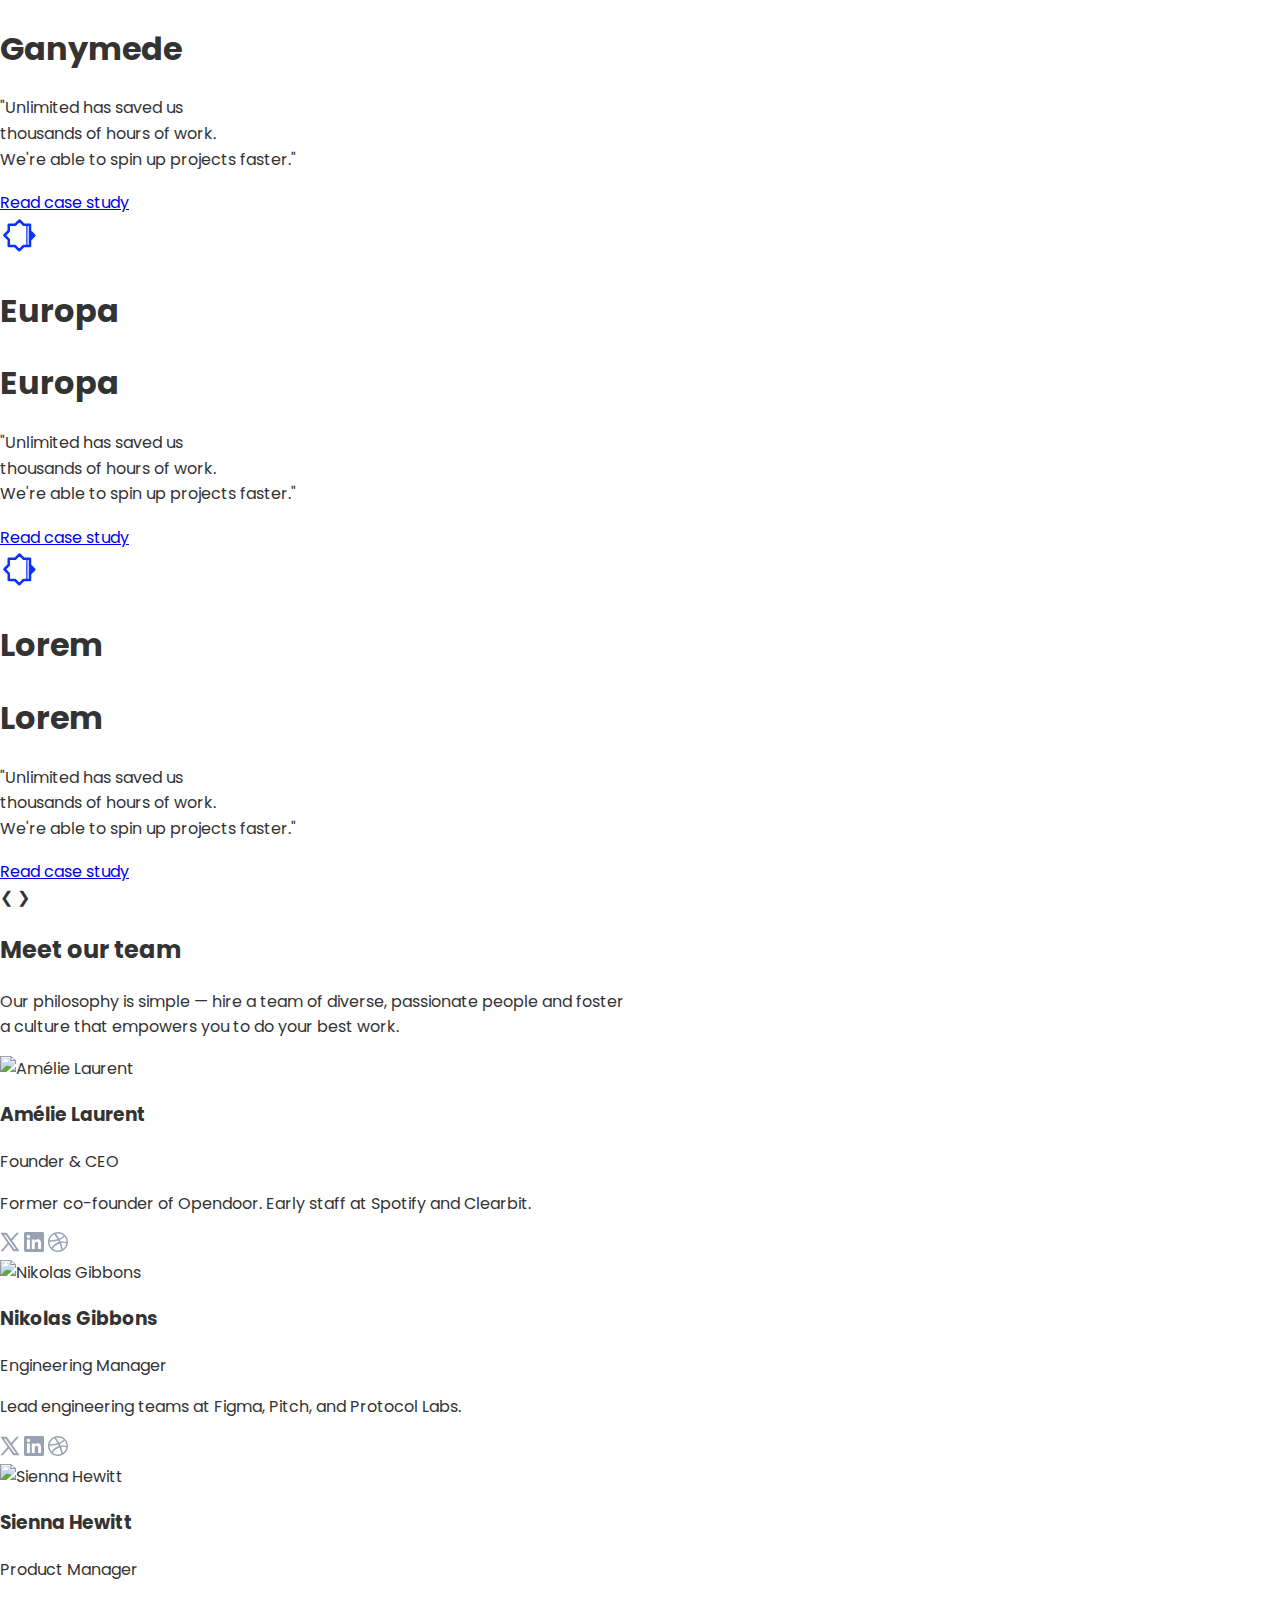
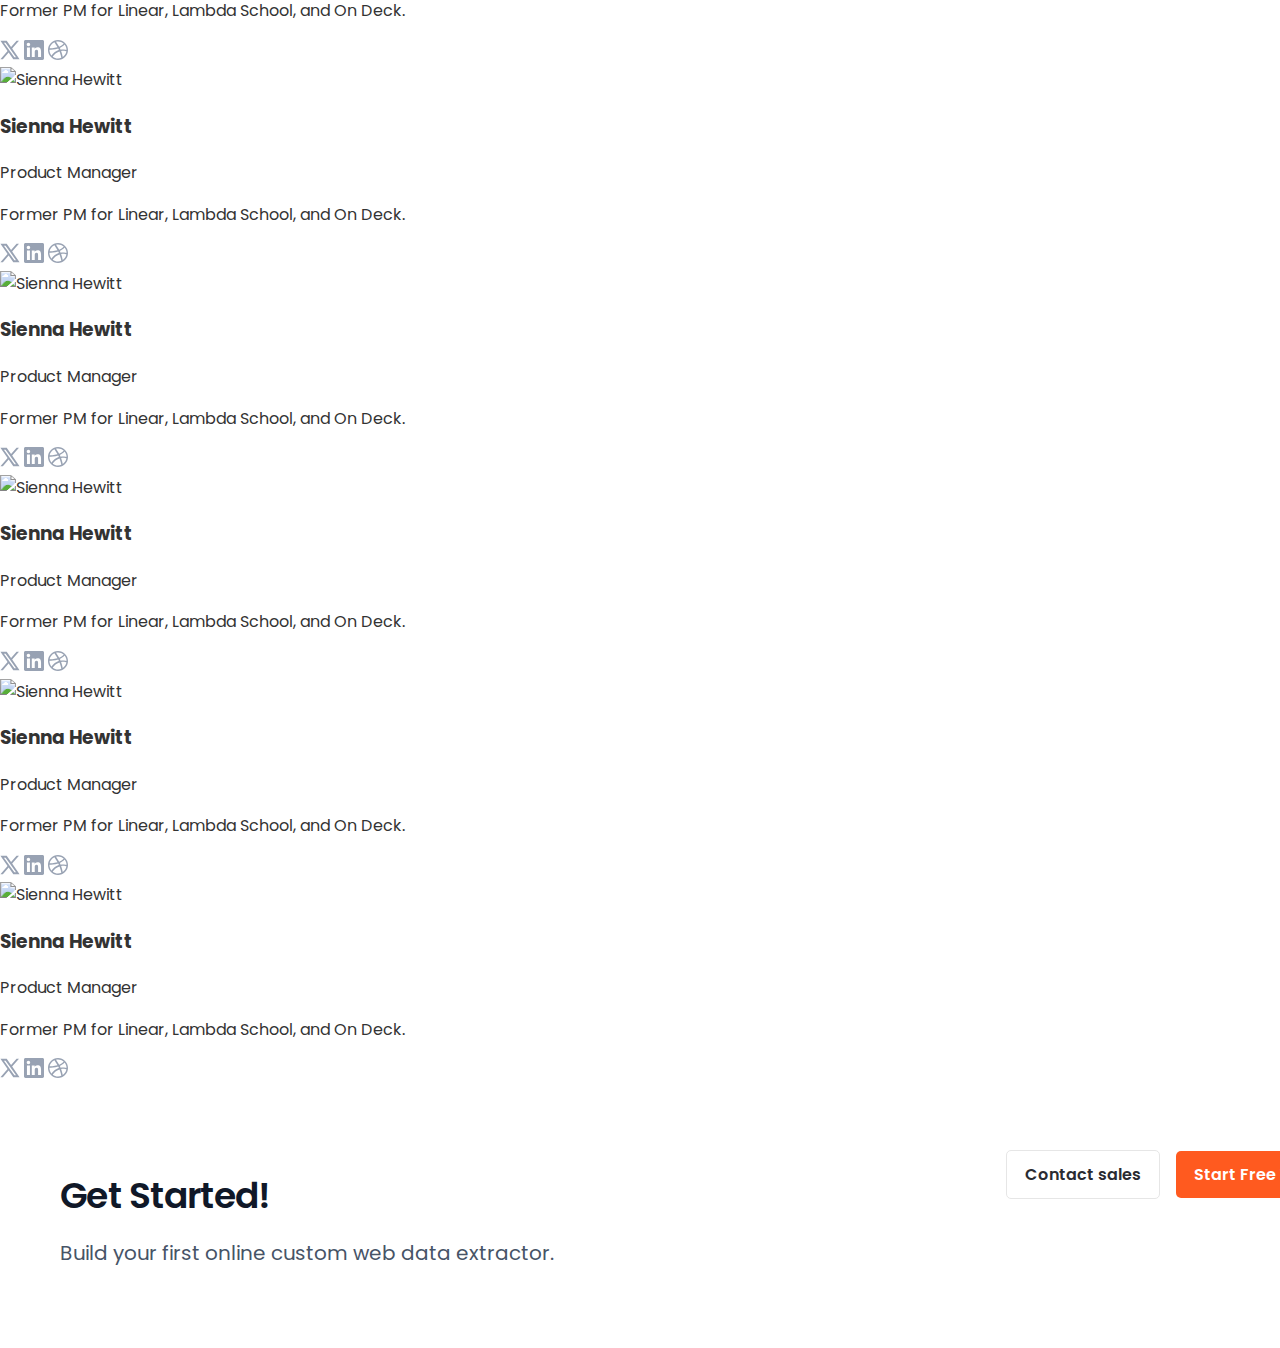
==== commit 60e439f5: "relative path fixes" ====
--- a/pages/about/index.html
+++ b/pages/about/index.html
@@ -1,537 +1,728 @@
 <!DOCTYPE html>
 <html lang="en">
-
-<head>
+  <head>
     <meta charset="UTF-8" />
     <meta name="viewport" content="width=device-width, initial-scale=1.0" />
-    <link rel="stylesheet" type="text/css" href="/global.css" />
-    <link rel="stylesheet" href="/about.css" />
-    <link rel="stylesheet" href="/slider.css" />
-    <link rel="stylesheet" href="/testimonial.css" />
+    <link rel="stylesheet" type="text/css" href="./global.css" />
+    <link rel="stylesheet" href="./about.css" />
+    <link rel="stylesheet" href="./slider.css" />
+    <link rel="stylesheet" href="./testimonial.css" />
     <title>About | WebAutomation</title>
-</head>
-
-<body>
+  </head>
+
+  <body>
     <section class="section-one">
-        <div class="left-section">
-            <p class="greeting">Hello</p>
-            <h2>
-                we are WebAutomation and we help businesses grow through advanced Web
-                Scraping.
-            </h2>
-        </div>
-        <div class="right-section">
-            <p>
-                Webautomation.io is a self-service, web-based point-and-click tool
-                that makes easy-to-use products and services that allow businesses to
-                extract data from the web, giving them a competitive advantage and
-                faster time to market without having to write any code.
-            </p>
-        </div>
+      <div class="left-section">
+        <p class="greeting">Hello</p>
+        <h2>
+          we are WebAutomation and we help businesses grow through advanced Web
+          Scraping.
+        </h2>
+      </div>
+      <div class="right-section">
+        <p>
+          Webautomation.io is a self-service, web-based point-and-click tool
+          that makes easy-to-use products and services that allow businesses to
+          extract data from the web, giving them a competitive advantage and
+          faster time to market without having to write any code.
+        </p>
+      </div>
     </section>
 
     <section class="header-text">
-        <h2>Our story</h2>
-        <h1>We're just getting started</h1>
-        <p>
-            We've already helped over 4,000 companies achieve remarkable results.
-        </p>
+      <h2>Our story</h2>
+      <h1>We're just getting started</h1>
+      <p>
+        We've already helped over 4,000 companies achieve remarkable results.
+      </p>
     </section>
 
     <!-- Stories section -->
     <section class="story">
-        <div class="left-side">
-            <p>
-                WebAutomation was born from a desire of a group of technologists to
-                democratise the use of data to grow businesses. Coming from corporate
-                backgrounds and seeing how big businesses use data automation to gain
-                competitive advantages and win, we knew that every business deserved
-                an opportunity and access to data intelligence.
-            </p>
-            <br />
-            <p>
-                We started helping businesses by writing, hosting and maintaining
-                custom web scrapers, but our customers demanded a solution that could
-                put them back in control and alleviate them from the pain of
-                maintaining custom scrapers. We saw an opportunity to create an
-                ultimate easy-to-use tool to scrape web data.
-            </p>
-            <br />
-            <p>WebAutomation was born!</p>
-            <br />
-            <p>
-                The team behind WebAutomation combines their passion for data and user
-                experience to create easy-to-use solutions to extract web data for our
-                users. Our goal is to achieve the perfect combination of a beautiful
-                easy-to-use interface and a powerful web scraper for use by both
-                developers and business owners.
-            </p>
-        </div>
-
-        <div class="right-side">
-            <div class="statement">
-                <h3>Vision statement</h3>
-                <p>
-                    Make data from the world’s largest database – the web – readily
-                    available
-                </p>
-            </div>
-            <div class="statement">
-                <h3>Mission statement</h3>
-                <p>
-                    Empower businesses by giving them access to information on the web
-                    without barriers so they can use data to grow their businesses.
-                </p>
-            </div>
-        </div>
+      <div class="left-side">
+        <p>
+          WebAutomation was born from a desire of a group of technologists to
+          democratise the use of data to grow businesses. Coming from corporate
+          backgrounds and seeing how big businesses use data automation to gain
+          competitive advantages and win, we knew that every business deserved
+          an opportunity and access to data intelligence.
+        </p>
+        <br />
+        <p>
+          We started helping businesses by writing, hosting and maintaining
+          custom web scrapers, but our customers demanded a solution that could
+          put them back in control and alleviate them from the pain of
+          maintaining custom scrapers. We saw an opportunity to create an
+          ultimate easy-to-use tool to scrape web data.
+        </p>
+        <br />
+        <p>WebAutomation was born!</p>
+        <br />
+        <p>
+          The team behind WebAutomation combines their passion for data and user
+          experience to create easy-to-use solutions to extract web data for our
+          users. Our goal is to achieve the perfect combination of a beautiful
+          easy-to-use interface and a powerful web scraper for use by both
+          developers and business owners.
+        </p>
+      </div>
+
+      <div class="right-side">
+        <div class="statement">
+          <h3>Vision statement</h3>
+          <p>
+            Make data from the world’s largest database – the web – readily
+            available
+          </p>
+        </div>
+        <div class="statement">
+          <h3>Mission statement</h3>
+          <p>
+            Empower businesses by giving them access to information on the web
+            without barriers so they can use data to grow their businesses.
+          </p>
+        </div>
+      </div>
     </section>
 
     <!-- Matrics Section -->
     <section>
-        <div class="matrics-container">
-            <div class="matrics-items">
-                <div class="matrics-frame">
-                    <div class="matrics-text">
-                        <h1>400+</h1>
-                    </div>
-                    <div class="matrics-parag">
-                        <h3>Projects completed</h3>
-                        <p>We’ve helped build over 400 amazing projects.</p>
-                    </div>
-                </div>
-
-                <div class="matrics-frame">
-                    <div class="matrics-text">
-                        <h1>600%</h1>
-                    </div>
-                    <div class="matrics-parag">
-                        <h3>Return on investment</h3>
-                        <p>Our customers have reported an average of ~600% ROI.</p>
-                    </div>
-                </div>
-
-                <div class="matrics-frame">
-                    <div class="matrics-text">
-                        <h1>10k</h1>
-                    </div>
-                    <div class="matrics-parag">
-                        <h3>Global client</h3>
-                        <p>Our free UI kit has been downloaded over 100k times.</p>
-                    </div>
-                </div>
-
-                <div class="matrics-frame">
-                    <div class="matrics-text">
-                        <h1>200+</h1>
-                    </div>
-                    <div class="matrics-parag">
-                        <h3>5-star reviews</h3>
-                        <p>We’re proud of our 5-star rating with over 200 reviews.</p>
-                    </div>
-                </div>
-            </div>
-        </div>
+      <div class="matrics-container">
+        <div class="matrics-items">
+          <div class="matrics-frame">
+            <div class="matrics-text">
+              <h1>400+</h1>
+            </div>
+            <div class="matrics-parag">
+              <h3>Projects completed</h3>
+              <p>We’ve helped build over 400 amazing projects.</p>
+            </div>
+          </div>
+
+          <div class="matrics-frame">
+            <div class="matrics-text">
+              <h1>600%</h1>
+            </div>
+            <div class="matrics-parag">
+              <h3>Return on investment</h3>
+              <p>Our customers have reported an average of ~600% ROI.</p>
+            </div>
+          </div>
+
+          <div class="matrics-frame">
+            <div class="matrics-text">
+              <h1>10k</h1>
+            </div>
+            <div class="matrics-parag">
+              <h3>Global client</h3>
+              <p>Our free UI kit has been downloaded over 100k times.</p>
+            </div>
+          </div>
+
+          <div class="matrics-frame">
+            <div class="matrics-text">
+              <h1>200+</h1>
+            </div>
+            <div class="matrics-parag">
+              <h3>5-star reviews</h3>
+              <p>We’re proud of our 5-star rating with over 200 reviews.</p>
+            </div>
+          </div>
+        </div>
+      </div>
     </section>
 
     <!--todo our success stories -->
     <section class="stories-container">
-        <div class="stories-wrapper">
-            <div>
-                <h1>We’re proud of our success stories</h1>
-                <p>
-                    Case studies from some of our amazing customers who are building
-                    faster.
-                </p>
-            </div>
-            <div class="buttons">
-                <a class="customers-btn">Our customers</a>
-                <a class="create-account-btn">Create account</a>
-            </div>
-        </div>
+      <div class="stories-wrapper">
+        <div>
+          <h1>We’re proud of our success stories</h1>
+          <p>
+            Case studies from some of our amazing customers who are building
+            faster.
+          </p>
+        </div>
+        <div class="buttons">
+          <a class="customers-btn">Our customers</a>
+          <a class="create-account-btn">Create account</a>
+        </div>
+      </div>
     </section>
 
     <!-- todo SLIDER -->
     <section class="slider-container">
-        <div class="slider-track">
-            <!-- Card 1 -->
-            <div class="wrapper">
-                <div class="wrapper-head">
-                    <svg xmlns="http://www.w3.org/2000/svg" width="44" height="44" viewBox="0 0 44 44" fill="none">
-                        <path opacity="0.7"
-                            d="M13.2778 20.3183C14.1 17.25 17.2539 14.0961 20.3222 13.2739L39.4512 8.14749C42.5194 7.32522 44.3402 9.14597 43.5179 12.2142L38.3916 31.3432C37.5693 34.4115 34.4154 37.5654 31.3471 38.3877L12.2181 43.514C9.14988 44.3363 7.32913 42.5155 8.15139 39.4473L13.2778 20.3183Z"
-                            fill="white" />
-                        <path
-                            d="M5.60882 12.6493C6.43108 9.58107 9.58498 6.42717 12.6533 5.60491L31.7822 0.47854C34.8505 -0.343725 36.6713 1.47702 35.849 4.54529L30.7226 23.6743C29.9004 26.7425 26.7465 29.8964 23.6782 30.7187L4.5492 35.8451C1.48093 36.6673 -0.339816 34.8466 0.482448 31.7783L5.60882 12.6493Z"
-                            fill="white" />
-                    </svg>
-                    <h1>Layers</h1>
-                </div>
-                <div class="wrapper-content">
-                    <h1>Layers</h1>
-                    <p>
-                        "Unlimited has saved us <br />
-                        thousands of hours of work. <br />
-                        We're able to spin up projects faster."
-                    </p>
-                    <div class="wrapper-btn">
-                        <a href="#">Read case study</a>
-                        <svg xmlns="http://www.w3.org/2000/svg" width="20" height="20" viewBox="0 0 20 20" fill="none">
-                            <path d="M5.83301 14.1666L14.1663 5.83325M14.1663 5.83325H5.83301M14.1663 5.83325V14.1666"
-                                stroke="white" stroke-width="1.66667" stroke-linecap="round" stroke-linejoin="round" />
-                        </svg>
-                    </div>
-                </div>
-            </div>
-            <!-- Card 2 -->
-            <div class="wrapper-two">
-                <div class="wrapper-head">
-                    <svg width="29" height="48" viewBox="0 0 29 48" fill="none">
-                        <rect y="19.2" width="9.59998" height="9.59999" fill="white"/>
-                        <rect x="28.7998" y="28.8" width="9.6" height="9.59999" transform="rotate(180 28.7998 28.8)" fill="white"/>
-                        <path opacity="0.4" d="M9.59961 19.2001L19.1996 9.6001V19.2001L9.59961 28.8001V19.2001Z" fill="white"/>
-                        <path opacity="0.6" d="M19.2002 28.7999L9.60021 38.3999L9.60021 28.7999L19.2002 19.1999L19.2002 28.7999Z" fill="white"/>
-                        <path opacity="0.8" d="M0 19.2L19.2 0V9.59999L9.59998 19.2H0Z" fill="white"/>
-                        <path opacity="0.8" d="M28.7998 28.8L9.59983 48L9.59983 38.4L19.1998 28.8L28.7998 28.8Z" fill="white"/>
-                      </svg>
-                    <h1>Sisyphus</h1>
-                </div>
-                <div class="wrapper-content">
-                    <h1>Sisyphus</h1>
-                    <p>
-                        "Unlimited has saved us <br />
-                        thousands of hours of work. <br />
-                        We're able to spin up projects faster."
-                    </p>
-                    <div class="wrapper-btn">
-                        <a href="#">Read case study</a>
-                        <svg xmlns="http://www.w3.org/2000/svg" width="20" height="20" viewBox="0 0 20 20" fill="none">
-                            <path d="M5.83301 14.1666L14.1663 5.83325M14.1663 5.83325H5.83301M14.1663 5.83325V14.1666"
-                                stroke="white" stroke-width="1.66667" stroke-linecap="round" stroke-linejoin="round" />
-                        </svg>
-                    </div>
-                </div>
-            </div>
-            <!-- Card 3 -->
-            <div class="wrapper-three">
-                <div class="wrapper-head">
-                    <svg xmlns="http://www.w3.org/2000/svg" width="44" height="44" viewBox="0 0 44 44" fill="none">
-                        <path d="M15.7141 31.4284C24.3929 31.4284 31.4284 24.3929 31.4284 15.7141C31.4284 14.7306 31.3381 13.7681 31.1652 12.8345C30.2316 12.6617 29.2692 12.5713 28.2856 12.5713C19.6068 12.5713 12.5713 19.6068 12.5713 28.2856C12.5713 29.2692 12.6617 30.2317 12.8345 31.1652C13.7681 31.3381 14.7306 31.4284 15.7141 31.4284Z" fill="white"/>
-                        <path opacity="0.8" fill-rule="evenodd" clip-rule="evenodd" d="M12.8347 31.1653C5.53118 29.8127 0 23.4095 0 15.7143C0 7.03553 7.03553 0 15.7143 0C23.4095 0 29.8128 5.53118 31.1653 12.8347C30.2318 12.6618 29.2693 12.5714 28.2857 12.5714C19.607 12.5714 12.5714 19.607 12.5714 28.2857C12.5714 29.2693 12.6618 30.2318 12.8347 31.1653Z" fill="white"/>
-                        <path opacity="0.6" fill-rule="evenodd" clip-rule="evenodd" d="M15.7146 31.4284C24.3933 31.4284 31.4289 24.3928 31.4289 15.7141C31.4289 14.7305 31.3385 13.768 31.1656 12.8345C38.4691 14.187 44.0003 20.5903 44.0003 28.2855C44.0003 36.9643 36.9648 43.9998 28.286 43.9998C20.5908 43.9998 14.1875 38.4686 12.835 31.1651C13.7685 31.338 14.731 31.4284 15.7146 31.4284Z" fill="white"/>
-                      </svg>
-                    <h1>Capsule</h1>
-                </div>
-                <div class="wrapper-content">
-                    <h1>Third</h1>
-                    <p>
-                        "Unlimited has saved us <br />
-                        thousands of hours of work. <br />
-                        We're able to spin up projects faster."
-                    </p>
-                    <div class="wrapper-btn">
-                        <a href="#">Read case study</a>
-                        <svg xmlns="http://www.w3.org/2000/svg" width="20" height="20" viewBox="0 0 20 20" fill="none">
-                            <path d="M5.83301 14.1666L14.1663 5.83325M14.1663 5.83325H5.83301M14.1663 5.83325V14.1666"
-                                stroke="white" stroke-width="1.66667" stroke-linecap="round" stroke-linejoin="round" />
-                        </svg>
-                    </div>
-                </div>
-            </div>
-            <!-- Card 4 -->
-            <div class="wrapper-four">
-                <div class="wrapper-head">
-                    <svg width="44" height="44" viewBox="0 0 44 44" fill="none">
-                        <path opacity="0.8" d="M22 0C9.84969 0 0 9.84974 0 22C0 34.1503 9.84969 44 22 44C32.901 44 41.9502 36.0716 43.6958 25.6667H43.5379C41.9098 31.9925 36.1674 36.6667 29.3333 36.6667C21.2332 36.6667 14.6667 30.1002 14.6667 22C14.6667 13.8998 21.2332 7.33333 29.3333 7.33333C36.1674 7.33333 41.9098 12.0075 43.5379 18.3333H43.6958C41.9502 7.92838 32.901 0 22 0Z" fill="white"/>
-                        <path d="M0 22C0 9.84974 9.84974 0 22 0C32.901 0 41.9502 7.92838 43.6958 18.3333H28.8713C27.2431 12.0075 21.5007 7.33333 14.6667 7.33333C6.56649 7.33333 0 13.8998 0 22Z" fill="white"/>
-                        <path d="M0 22C0 34.1503 9.84974 44 22 44C32.901 44 41.9502 36.0716 43.6958 25.6667H28.8713C27.2431 31.9925 21.5007 36.6667 14.6667 36.6667C6.56649 36.6667 0 30.1002 0 22Z" fill="white"/>
-                      </svg>
-                    <h1>Ganymede</h1>
-                </div>
-                <div class="wrapper-content">
-                    <h1>Ganymede</h1>
-                    <p>
-                        "Unlimited has saved us <br />
-                        thousands of hours of work. <br />
-                        We're able to spin up projects faster."
-                    </p>
-                    <div class="wrapper-btn">
-                        <a href="#">Read case study</a>
-                        <svg xmlns="http://www.w3.org/2000/svg" width="20" height="20" viewBox="0 0 20 20" fill="none">
-                            <path d="M5.83301 14.1666L14.1663 5.83325M14.1663 5.83325H5.83301M14.1663 5.83325V14.1666"
-                                stroke="white" stroke-width="1.66667" stroke-linecap="round" stroke-linejoin="round" />
-                        </svg>
-                    </div>
-                </div>
-            </div>
-            <!-- Card 5 -->
-            <div class="wrapper">
-                <div class="wrapper-head">
-                    <svg style="width: 40px; height: 40px;" data-name="Layer 3" id="Layer_3" viewBox="0 0 32 32"
-                        xmlns="http://www.w3.org/2000/svg">
-                        <defs>
-                            <style>
-                                .cls-1,
-                                .cls-3 {
-                                    fill: none;
-                                    stroke: #0832ff;
-                                    stroke-linecap: round;
-                                    stroke-linejoin: round;
-                                }
-
-                                .cls-1 {
-                                    stroke-width: 2px;
-                                }
-
-                                .cls-2 {
-                                    fill: #0832ff;
-                                }
-                            </style>
-                        </defs>
-                        <title />
-                        <polygon class="cls-1"
-                            points="18.99 7 24 7 24 12.15 27.42 15.6 24 18.99 24 24 18.85 24 15.4 27.42 12.01 24 7 24 7 18.85 3.58 15.4 7 12.01 7 7 12.15 7 15.6 3.58 18.99 7" />
-                        <polygon class="cls-2" points="23 19.19 23 11.94 27.13 15.75 23 19.19" />
-                        <line class="cls-3" x1="21.5" x2="21.5" y1="7.5" y2="23.5" />
-                    </svg>
-                    <h1>Europa</h1>
-                </div>
-                <div class="wrapper-content">
-                    <h1>Europa</h1>
-                    <p>
-                        "Unlimited has saved us <br />
-                        thousands of hours of work. <br />
-                        We're able to spin up projects faster."
-                    </p>
-                    <div class="wrapper-btn">
-                        <a href="#">Read case study</a>
-                        <svg xmlns="http://www.w3.org/2000/svg" width="20" height="20" viewBox="0 0 20 20" fill="none">
-                            <path d="M5.83301 14.1666L14.1663 5.83325M14.1663 5.83325H5.83301M14.1663 5.83325V14.1666"
-                                stroke="white" stroke-width="1.66667" stroke-linecap="round" stroke-linejoin="round" />
-                        </svg>
-                    </div>
-                </div>
-            </div>
-            <!-- Card 6 -->
-            <div class="wrapper-two">
-                <div class="wrapper-head">
-                    <svg style="width: 40px; height: 40px;" data-name="Layer 3" id="Layer_3" viewBox="0 0 32 32"
-                        xmlns="http://www.w3.org/2000/svg">
-                        <defs>
-                            <style>
-                                .cls-1,
-                                .cls-3 {
-                                    fill: none;
-                                    stroke: #0832ff;
-                                    stroke-linecap: round;
-                                    stroke-linejoin: round;
-                                }
-
-                                .cls-1 {
-                                    stroke-width: 2px;
-                                }
-
-                                .cls-2 {
-                                    fill: #0832ff;
-                                }
-                            </style>
-                        </defs>
-                        <title />
-                        <polygon class="cls-1"
-                            points="18.99 7 24 7 24 12.15 27.42 15.6 24 18.99 24 24 18.85 24 15.4 27.42 12.01 24 7 24 7 18.85 3.58 15.4 7 12.01 7 7 12.15 7 15.6 3.58 18.99 7" />
-                        <polygon class="cls-2" points="23 19.19 23 11.94 27.13 15.75 23 19.19" />
-                        <line class="cls-3" x1="21.5" x2="21.5" y1="7.5" y2="23.5" />
-                    </svg>
-                    <h1>Lorem</h1>
-                </div>
-                <div class="wrapper-content">
-                    <h1>Lorem</h1>
-                    <p>
-                        "Unlimited has saved us <br />
-                        thousands of hours of work. <br />
-                        We're able to spin up projects faster."
-                    </p>
-                    <div class="wrapper-btn">
-                        <a href="#">Read case study</a>
-                        <svg xmlns="http://www.w3.org/2000/svg" width="20" height="20" viewBox="0 0 20 20" fill="none">
-                            <path d="M5.83301 14.1666L14.1663 5.83325M14.1663 5.83325H5.83301M14.1663 5.83325V14.1666"
-                                stroke="white" stroke-width="1.66667" stroke-linecap="round" stroke-linejoin="round" />
-                        </svg>
-                    </div>
-                </div>
-            </div>
-        </div>
+      <div class="slider-track">
+        <!-- Card 1 -->
+        <div class="wrapper">
+          <div class="wrapper-head">
+            <svg
+              xmlns="http://www.w3.org/2000/svg"
+              width="44"
+              height="44"
+              viewBox="0 0 44 44"
+              fill="none"
+            >
+              <path
+                opacity="0.7"
+                d="M13.2778 20.3183C14.1 17.25 17.2539 14.0961 20.3222 13.2739L39.4512 8.14749C42.5194 7.32522 44.3402 9.14597 43.5179 12.2142L38.3916 31.3432C37.5693 34.4115 34.4154 37.5654 31.3471 38.3877L12.2181 43.514C9.14988 44.3363 7.32913 42.5155 8.15139 39.4473L13.2778 20.3183Z"
+                fill="white"
+              />
+              <path
+                d="M5.60882 12.6493C6.43108 9.58107 9.58498 6.42717 12.6533 5.60491L31.7822 0.47854C34.8505 -0.343725 36.6713 1.47702 35.849 4.54529L30.7226 23.6743C29.9004 26.7425 26.7465 29.8964 23.6782 30.7187L4.5492 35.8451C1.48093 36.6673 -0.339816 34.8466 0.482448 31.7783L5.60882 12.6493Z"
+                fill="white"
+              />
+            </svg>
+            <h1>Layers</h1>
+          </div>
+          <div class="wrapper-content">
+            <h1>Layers</h1>
+            <p>
+              "Unlimited has saved us <br />
+              thousands of hours of work. <br />
+              We're able to spin up projects faster."
+            </p>
+            <div class="wrapper-btn">
+              <a href="#">Read case study</a>
+              <svg
+                xmlns="http://www.w3.org/2000/svg"
+                width="20"
+                height="20"
+                viewBox="0 0 20 20"
+                fill="none"
+              >
+                <path
+                  d="M5.83301 14.1666L14.1663 5.83325M14.1663 5.83325H5.83301M14.1663 5.83325V14.1666"
+                  stroke="white"
+                  stroke-width="1.66667"
+                  stroke-linecap="round"
+                  stroke-linejoin="round"
+                />
+              </svg>
+            </div>
+          </div>
+        </div>
+        <!-- Card 2 -->
+        <div class="wrapper-two">
+          <div class="wrapper-head">
+            <svg width="29" height="48" viewBox="0 0 29 48" fill="none">
+              <rect y="19.2" width="9.59998" height="9.59999" fill="white" />
+              <rect
+                x="28.7998"
+                y="28.8"
+                width="9.6"
+                height="9.59999"
+                transform="rotate(180 28.7998 28.8)"
+                fill="white"
+              />
+              <path
+                opacity="0.4"
+                d="M9.59961 19.2001L19.1996 9.6001V19.2001L9.59961 28.8001V19.2001Z"
+                fill="white"
+              />
+              <path
+                opacity="0.6"
+                d="M19.2002 28.7999L9.60021 38.3999L9.60021 28.7999L19.2002 19.1999L19.2002 28.7999Z"
+                fill="white"
+              />
+              <path
+                opacity="0.8"
+                d="M0 19.2L19.2 0V9.59999L9.59998 19.2H0Z"
+                fill="white"
+              />
+              <path
+                opacity="0.8"
+                d="M28.7998 28.8L9.59983 48L9.59983 38.4L19.1998 28.8L28.7998 28.8Z"
+                fill="white"
+              />
+            </svg>
+            <h1>Sisyphus</h1>
+          </div>
+          <div class="wrapper-content">
+            <h1>Sisyphus</h1>
+            <p>
+              "Unlimited has saved us <br />
+              thousands of hours of work. <br />
+              We're able to spin up projects faster."
+            </p>
+            <div class="wrapper-btn">
+              <a href="#">Read case study</a>
+              <svg
+                xmlns="http://www.w3.org/2000/svg"
+                width="20"
+                height="20"
+                viewBox="0 0 20 20"
+                fill="none"
+              >
+                <path
+                  d="M5.83301 14.1666L14.1663 5.83325M14.1663 5.83325H5.83301M14.1663 5.83325V14.1666"
+                  stroke="white"
+                  stroke-width="1.66667"
+                  stroke-linecap="round"
+                  stroke-linejoin="round"
+                />
+              </svg>
+            </div>
+          </div>
+        </div>
+        <!-- Card 3 -->
+        <div class="wrapper-three">
+          <div class="wrapper-head">
+            <svg
+              xmlns="http://www.w3.org/2000/svg"
+              width="44"
+              height="44"
+              viewBox="0 0 44 44"
+              fill="none"
+            >
+              <path
+                d="M15.7141 31.4284C24.3929 31.4284 31.4284 24.3929 31.4284 15.7141C31.4284 14.7306 31.3381 13.7681 31.1652 12.8345C30.2316 12.6617 29.2692 12.5713 28.2856 12.5713C19.6068 12.5713 12.5713 19.6068 12.5713 28.2856C12.5713 29.2692 12.6617 30.2317 12.8345 31.1652C13.7681 31.3381 14.7306 31.4284 15.7141 31.4284Z"
+                fill="white"
+              />
+              <path
+                opacity="0.8"
+                fill-rule="evenodd"
+                clip-rule="evenodd"
+                d="M12.8347 31.1653C5.53118 29.8127 0 23.4095 0 15.7143C0 7.03553 7.03553 0 15.7143 0C23.4095 0 29.8128 5.53118 31.1653 12.8347C30.2318 12.6618 29.2693 12.5714 28.2857 12.5714C19.607 12.5714 12.5714 19.607 12.5714 28.2857C12.5714 29.2693 12.6618 30.2318 12.8347 31.1653Z"
+                fill="white"
+              />
+              <path
+                opacity="0.6"
+                fill-rule="evenodd"
+                clip-rule="evenodd"
+                d="M15.7146 31.4284C24.3933 31.4284 31.4289 24.3928 31.4289 15.7141C31.4289 14.7305 31.3385 13.768 31.1656 12.8345C38.4691 14.187 44.0003 20.5903 44.0003 28.2855C44.0003 36.9643 36.9648 43.9998 28.286 43.9998C20.5908 43.9998 14.1875 38.4686 12.835 31.1651C13.7685 31.338 14.731 31.4284 15.7146 31.4284Z"
+                fill="white"
+              />
+            </svg>
+            <h1>Capsule</h1>
+          </div>
+          <div class="wrapper-content">
+            <h1>Third</h1>
+            <p>
+              "Unlimited has saved us <br />
+              thousands of hours of work. <br />
+              We're able to spin up projects faster."
+            </p>
+            <div class="wrapper-btn">
+              <a href="#">Read case study</a>
+              <svg
+                xmlns="http://www.w3.org/2000/svg"
+                width="20"
+                height="20"
+                viewBox="0 0 20 20"
+                fill="none"
+              >
+                <path
+                  d="M5.83301 14.1666L14.1663 5.83325M14.1663 5.83325H5.83301M14.1663 5.83325V14.1666"
+                  stroke="white"
+                  stroke-width="1.66667"
+                  stroke-linecap="round"
+                  stroke-linejoin="round"
+                />
+              </svg>
+            </div>
+          </div>
+        </div>
+        <!-- Card 4 -->
+        <div class="wrapper-four">
+          <div class="wrapper-head">
+            <svg width="44" height="44" viewBox="0 0 44 44" fill="none">
+              <path
+                opacity="0.8"
+                d="M22 0C9.84969 0 0 9.84974 0 22C0 34.1503 9.84969 44 22 44C32.901 44 41.9502 36.0716 43.6958 25.6667H43.5379C41.9098 31.9925 36.1674 36.6667 29.3333 36.6667C21.2332 36.6667 14.6667 30.1002 14.6667 22C14.6667 13.8998 21.2332 7.33333 29.3333 7.33333C36.1674 7.33333 41.9098 12.0075 43.5379 18.3333H43.6958C41.9502 7.92838 32.901 0 22 0Z"
+                fill="white"
+              />
+              <path
+                d="M0 22C0 9.84974 9.84974 0 22 0C32.901 0 41.9502 7.92838 43.6958 18.3333H28.8713C27.2431 12.0075 21.5007 7.33333 14.6667 7.33333C6.56649 7.33333 0 13.8998 0 22Z"
+                fill="white"
+              />
+              <path
+                d="M0 22C0 34.1503 9.84974 44 22 44C32.901 44 41.9502 36.0716 43.6958 25.6667H28.8713C27.2431 31.9925 21.5007 36.6667 14.6667 36.6667C6.56649 36.6667 0 30.1002 0 22Z"
+                fill="white"
+              />
+            </svg>
+            <h1>Ganymede</h1>
+          </div>
+          <div class="wrapper-content">
+            <h1>Ganymede</h1>
+            <p>
+              "Unlimited has saved us <br />
+              thousands of hours of work. <br />
+              We're able to spin up projects faster."
+            </p>
+            <div class="wrapper-btn">
+              <a href="#">Read case study</a>
+              <svg
+                xmlns="http://www.w3.org/2000/svg"
+                width="20"
+                height="20"
+                viewBox="0 0 20 20"
+                fill="none"
+              >
+                <path
+                  d="M5.83301 14.1666L14.1663 5.83325M14.1663 5.83325H5.83301M14.1663 5.83325V14.1666"
+                  stroke="white"
+                  stroke-width="1.66667"
+                  stroke-linecap="round"
+                  stroke-linejoin="round"
+                />
+              </svg>
+            </div>
+          </div>
+        </div>
+        <!-- Card 5 -->
+        <div class="wrapper">
+          <div class="wrapper-head">
+            <svg
+              style="width: 40px; height: 40px"
+              data-name="Layer 3"
+              id="Layer_3"
+              viewBox="0 0 32 32"
+              xmlns="http://www.w3.org/2000/svg"
+            >
+              <defs>
+                <style>
+                  .cls-1,
+                  .cls-3 {
+                    fill: none;
+                    stroke: #0832ff;
+                    stroke-linecap: round;
+                    stroke-linejoin: round;
+                  }
+
+                  .cls-1 {
+                    stroke-width: 2px;
+                  }
+
+                  .cls-2 {
+                    fill: #0832ff;
+                  }
+                </style>
+              </defs>
+              <title />
+              <polygon
+                class="cls-1"
+                points="18.99 7 24 7 24 12.15 27.42 15.6 24 18.99 24 24 18.85 24 15.4 27.42 12.01 24 7 24 7 18.85 3.58 15.4 7 12.01 7 7 12.15 7 15.6 3.58 18.99 7"
+              />
+              <polygon
+                class="cls-2"
+                points="23 19.19 23 11.94 27.13 15.75 23 19.19"
+              />
+              <line class="cls-3" x1="21.5" x2="21.5" y1="7.5" y2="23.5" />
+            </svg>
+            <h1>Europa</h1>
+          </div>
+          <div class="wrapper-content">
+            <h1>Europa</h1>
+            <p>
+              "Unlimited has saved us <br />
+              thousands of hours of work. <br />
+              We're able to spin up projects faster."
+            </p>
+            <div class="wrapper-btn">
+              <a href="#">Read case study</a>
+              <svg
+                xmlns="http://www.w3.org/2000/svg"
+                width="20"
+                height="20"
+                viewBox="0 0 20 20"
+                fill="none"
+              >
+                <path
+                  d="M5.83301 14.1666L14.1663 5.83325M14.1663 5.83325H5.83301M14.1663 5.83325V14.1666"
+                  stroke="white"
+                  stroke-width="1.66667"
+                  stroke-linecap="round"
+                  stroke-linejoin="round"
+                />
+              </svg>
+            </div>
+          </div>
+        </div>
+        <!-- Card 6 -->
+        <div class="wrapper-two">
+          <div class="wrapper-head">
+            <svg
+              style="width: 40px; height: 40px"
+              data-name="Layer 3"
+              id="Layer_3"
+              viewBox="0 0 32 32"
+              xmlns="http://www.w3.org/2000/svg"
+            >
+              <defs>
+                <style>
+                  .cls-1,
+                  .cls-3 {
+                    fill: none;
+                    stroke: #0832ff;
+                    stroke-linecap: round;
+                    stroke-linejoin: round;
+                  }
+
+                  .cls-1 {
+                    stroke-width: 2px;
+                  }
+
+                  .cls-2 {
+                    fill: #0832ff;
+                  }
+                </style>
+              </defs>
+              <title />
+              <polygon
+                class="cls-1"
+                points="18.99 7 24 7 24 12.15 27.42 15.6 24 18.99 24 24 18.85 24 15.4 27.42 12.01 24 7 24 7 18.85 3.58 15.4 7 12.01 7 7 12.15 7 15.6 3.58 18.99 7"
+              />
+              <polygon
+                class="cls-2"
+                points="23 19.19 23 11.94 27.13 15.75 23 19.19"
+              />
+              <line class="cls-3" x1="21.5" x2="21.5" y1="7.5" y2="23.5" />
+            </svg>
+            <h1>Lorem</h1>
+          </div>
+          <div class="wrapper-content">
+            <h1>Lorem</h1>
+            <p>
+              "Unlimited has saved us <br />
+              thousands of hours of work. <br />
+              We're able to spin up projects faster."
+            </p>
+            <div class="wrapper-btn">
+              <a href="#">Read case study</a>
+              <svg
+                xmlns="http://www.w3.org/2000/svg"
+                width="20"
+                height="20"
+                viewBox="0 0 20 20"
+                fill="none"
+              >
+                <path
+                  d="M5.83301 14.1666L14.1663 5.83325M14.1663 5.83325H5.83301M14.1663 5.83325V14.1666"
+                  stroke="white"
+                  stroke-width="1.66667"
+                  stroke-linecap="round"
+                  stroke-linejoin="round"
+                />
+              </svg>
+            </div>
+          </div>
+        </div>
+      </div>
     </section>
 
     <section class="pagination-btn">
-        <span class="span-btn" onclick="moveSlider(-1)">❮</span>
-        <span class="span-btn" onclick="moveSlider(1)">❯</span>
+      <span class="span-btn" onclick="moveSlider(-1)">❮</span>
+      <span class="span-btn" onclick="moveSlider(1)">❯</span>
     </section>
 
     <!--todo Meet the team -->
 
     <div class="team-section">
-        <h2>Meet our team</h2>
-        <p>
-            Our philosophy is simple — hire a team of diverse, passionate people and
-            foster <br />
-            a culture that empowers you to do your best work.
-        </p>
-        <div class="team-container">
-            <!-- Team member 1 -->
-            <div class="team-member">
-                <img src="https://images.pexels.com/photos/415829/pexels-photo-415829.jpeg?auto=compress&cs=tinysrgb&dpr=1&w=500"
-                    alt="Amélie Laurent" />
-                <h3>Amélie Laurent</h3>
-                <p class="role">Founder & CEO</p>
-                <p class="desc">
-                    Former co-founder of Opendoor. Early staff at Spotify and Clearbit.
-                </p>
-                <div class="icons">
-                    <a href="#"><img src="../../assets/x.svg" alt="X or Twitter" /></a>
-                    <a href="#"><img src="../../assets/linkedin.svg" alt="LinkedIn" /></a>
-                    <a href="#"><img src="../../assets/dribble.svg" alt="Dribbble" /></a>
-                </div>
-            </div>
-            <!-- Team member 2 -->
-            <div class="team-member">
-                <img src="https://img.freepik.com/free-photo/portrait-man-laughing_23-2148859448.jpg?size=338&ext=jpg&ga=GA1.1.2008272138.1725408000&semt=ais_hybrid"
-                    alt="Nikolas Gibbons" />
-                <h3>Nikolas Gibbons</h3>
-                <p class="role">Engineering Manager</p>
-                <p class="desc">
-                    Lead engineering teams at Figma, Pitch, and Protocol Labs.
-                </p>
-                <div class="icons">
-                    <a href="#"><img src="../../assets/x.svg" alt="X or Twitter" /></a>
-                    <a href="#"><img src="../../assets/linkedin.svg" alt="LinkedIn" /></a>
-                    <a href="#"><img src="../../assets/dribble.svg" alt="Dribbble" /></a>
-                </div>
-            </div>
-            <!-- Team member 3 -->
-            <div class="team-member">
-                <img src="https://images.pexels.com/photos/415829/pexels-photo-415829.jpeg?auto=compress&cs=tinysrgb&dpr=1&w=500"
-                    alt="Sienna Hewitt" />
-                <h3>Sienna Hewitt</h3>
-                <p class="role">Product Manager</p>
-                <p class="desc">Former PM for Linear, Lambda School, and On Deck.</p>
-                <div class="icons">
-                    <a href="#"><img src="../../assets/x.svg" alt="X or Twitter" /></a>
-                    <a href="#"><img src="../../assets/linkedin.svg" alt="LinkedIn" /></a>
-                    <a href="#"><img src="../../assets/dribble.svg" alt="Dribbble" /></a>
-                </div>
-            </div>
-
-            <div class="team-member">
-                <img src="https://img.freepik.com/free-photo/portrait-man-laughing_23-2148859448.jpg?size=338&ext=jpg&ga=GA1.1.2008272138.1725408000&semt=ais_hybrid"
-                    alt="Sienna Hewitt" />
-                <h3>Sienna Hewitt</h3>
-                <p class="role">Product Manager</p>
-                <p class="desc">Former PM for Linear, Lambda School, and On Deck.</p>
-                <div class="icons">
-                    <a href="#"><img src="../../assets/x.svg" alt="X or Twitter" /></a>
-                    <a href="#"><img src="../../assets/linkedin.svg" alt="LinkedIn" /></a>
-                    <a href="#"><img src="../../assets/dribble.svg" alt="Dribbble" /></a>
-                </div>
-            </div>
-
-            <div class="team-member">
-                <img src="https://images.pexels.com/photos/415829/pexels-photo-415829.jpeg?auto=compress&cs=tinysrgb&dpr=1&w=500"
-                    alt="Sienna Hewitt" />
-                <h3>Sienna Hewitt</h3>
-                <p class="role">Product Manager</p>
-                <p class="desc">Former PM for Linear, Lambda School, and On Deck.</p>
-                <div class="icons">
-                    <a href="#"><img src="../../assets/x.svg" alt="X or Twitter" /></a>
-                    <a href="#"><img src="../../assets/linkedin.svg" alt="LinkedIn" /></a>
-                    <a href="#"><img src="../../assets/dribble.svg" alt="Dribbble" /></a>
-                </div>
-            </div>
-            <div class="team-member">
-                <img src="https://img.freepik.com/free-photo/portrait-man-laughing_23-2148859448.jpg?size=338&ext=jpg&ga=GA1.1.2008272138.1725408000&semt=ais_hybrid"
-                    alt="Sienna Hewitt" />
-                <h3>Sienna Hewitt</h3>
-                <p class="role">Product Manager</p>
-                <p class="desc">Former PM for Linear, Lambda School, and On Deck.</p>
-                <div class="icons">
-                    <a href="#"><img src="../../assets/x.svg" alt="X or Twitter" /></a>
-                    <a href="#"><img src="../../assets/linkedin.svg" alt="LinkedIn" /></a>
-                    <a href="#"><img src="../../assets/dribble.svg" alt="Dribbble" /></a>
-                </div>
-            </div>
-
-            <div class="team-member">
-                <img src="https://images.pexels.com/photos/415829/pexels-photo-415829.jpeg?auto=compress&cs=tinysrgb&dpr=1&w=500"
-                    alt="Sienna Hewitt" />
-                <h3>Sienna Hewitt</h3>
-                <p class="role">Product Manager</p>
-                <p class="desc">Former PM for Linear, Lambda School, and On Deck.</p>
-                <div class="icons">
-                    <a href="#"><img src="../../assets/x.svg" alt="X or Twitter" /></a>
-                    <a href="#"><img src="../../assets/linkedin.svg" alt="LinkedIn" /></a>
-                    <a href="#"><img src="../../assets/dribble.svg" alt="Dribbble" /></a>
-                </div>
-            </div>
-
-            <div class="team-member">
-                <img src="https://img.freepik.com/free-photo/portrait-man-laughing_23-2148859448.jpg?size=338&ext=jpg&ga=GA1.1.2008272138.1725408000&semt=ais_hybrid"
-                    alt="Sienna Hewitt" />
-                <h3>Sienna Hewitt</h3>
-                <p class="role">Product Manager</p>
-                <p class="desc">Former PM for Linear, Lambda School, and On Deck.</p>
-                <div class="icons">
-                    <a href="#"><img src="../../assets/x.svg" alt="X or Twitter" /></a>
-                    <a href="#"><img src="../../assets/linkedin.svg" alt="LinkedIn" /></a>
-                    <a href="#"><img src="../../assets/dribble.svg" alt="Dribbble" /></a>
-                </div>
-            </div>
-        </div>
+      <h2>Meet our team</h2>
+      <p>
+        Our philosophy is simple — hire a team of diverse, passionate people and
+        foster <br />
+        a culture that empowers you to do your best work.
+      </p>
+      <div class="team-container">
+        <!-- Team member 1 -->
+        <div class="team-member">
+          <img
+            src="https://images.pexels.com/photos/415829/pexels-photo-415829.jpeg?auto=compress&cs=tinysrgb&dpr=1&w=500"
+            alt="Amélie Laurent"
+          />
+          <h3>Amélie Laurent</h3>
+          <p class="role">Founder & CEO</p>
+          <p class="desc">
+            Former co-founder of Opendoor. Early staff at Spotify and Clearbit.
+          </p>
+          <div class="icons">
+            <a href="#"><img src="../../assets/x.svg" alt="X or Twitter" /></a>
+            <a href="#"
+              ><img src="../../assets/linkedin.svg" alt="LinkedIn"
+            /></a>
+            <a href="#"
+              ><img src="../../assets/dribble.svg" alt="Dribbble"
+            /></a>
+          </div>
+        </div>
+        <!-- Team member 2 -->
+        <div class="team-member">
+          <img
+            src="https://img.freepik.com/free-photo/portrait-man-laughing_23-2148859448.jpg?size=338&ext=jpg&ga=GA1.1.2008272138.1725408000&semt=ais_hybrid"
+            alt="Nikolas Gibbons"
+          />
+          <h3>Nikolas Gibbons</h3>
+          <p class="role">Engineering Manager</p>
+          <p class="desc">
+            Lead engineering teams at Figma, Pitch, and Protocol Labs.
+          </p>
+          <div class="icons">
+            <a href="#"><img src="../../assets/x.svg" alt="X or Twitter" /></a>
+            <a href="#"
+              ><img src="../../assets/linkedin.svg" alt="LinkedIn"
+            /></a>
+            <a href="#"
+              ><img src="../../assets/dribble.svg" alt="Dribbble"
+            /></a>
+          </div>
+        </div>
+        <!-- Team member 3 -->
+        <div class="team-member">
+          <img
+            src="https://images.pexels.com/photos/415829/pexels-photo-415829.jpeg?auto=compress&cs=tinysrgb&dpr=1&w=500"
+            alt="Sienna Hewitt"
+          />
+          <h3>Sienna Hewitt</h3>
+          <p class="role">Product Manager</p>
+          <p class="desc">Former PM for Linear, Lambda School, and On Deck.</p>
+          <div class="icons">
+            <a href="#"><img src="../../assets/x.svg" alt="X or Twitter" /></a>
+            <a href="#"
+              ><img src="../../assets/linkedin.svg" alt="LinkedIn"
+            /></a>
+            <a href="#"
+              ><img src="../../assets/dribble.svg" alt="Dribbble"
+            /></a>
+          </div>
+        </div>
+
+        <div class="team-member">
+          <img
+            src="https://img.freepik.com/free-photo/portrait-man-laughing_23-2148859448.jpg?size=338&ext=jpg&ga=GA1.1.2008272138.1725408000&semt=ais_hybrid"
+            alt="Sienna Hewitt"
+          />
+          <h3>Sienna Hewitt</h3>
+          <p class="role">Product Manager</p>
+          <p class="desc">Former PM for Linear, Lambda School, and On Deck.</p>
+          <div class="icons">
+            <a href="#"><img src="../../assets/x.svg" alt="X or Twitter" /></a>
+            <a href="#"
+              ><img src="../../assets/linkedin.svg" alt="LinkedIn"
+            /></a>
+            <a href="#"
+              ><img src="../../assets/dribble.svg" alt="Dribbble"
+            /></a>
+          </div>
+        </div>
+
+        <div class="team-member">
+          <img
+            src="https://images.pexels.com/photos/415829/pexels-photo-415829.jpeg?auto=compress&cs=tinysrgb&dpr=1&w=500"
+            alt="Sienna Hewitt"
+          />
+          <h3>Sienna Hewitt</h3>
+          <p class="role">Product Manager</p>
+          <p class="desc">Former PM for Linear, Lambda School, and On Deck.</p>
+          <div class="icons">
+            <a href="#"><img src="../../assets/x.svg" alt="X or Twitter" /></a>
+            <a href="#"
+              ><img src="../../assets/linkedin.svg" alt="LinkedIn"
+            /></a>
+            <a href="#"
+              ><img src="../../assets/dribble.svg" alt="Dribbble"
+            /></a>
+          </div>
+        </div>
+        <div class="team-member">
+          <img
+            src="https://img.freepik.com/free-photo/portrait-man-laughing_23-2148859448.jpg?size=338&ext=jpg&ga=GA1.1.2008272138.1725408000&semt=ais_hybrid"
+            alt="Sienna Hewitt"
+          />
+          <h3>Sienna Hewitt</h3>
+          <p class="role">Product Manager</p>
+          <p class="desc">Former PM for Linear, Lambda School, and On Deck.</p>
+          <div class="icons">
+            <a href="#"><img src="../../assets/x.svg" alt="X or Twitter" /></a>
+            <a href="#"
+              ><img src="../../assets/linkedin.svg" alt="LinkedIn"
+            /></a>
+            <a href="#"
+              ><img src="../../assets/dribble.svg" alt="Dribbble"
+            /></a>
+          </div>
+        </div>
+
+        <div class="team-member">
+          <img
+            src="https://images.pexels.com/photos/415829/pexels-photo-415829.jpeg?auto=compress&cs=tinysrgb&dpr=1&w=500"
+            alt="Sienna Hewitt"
+          />
+          <h3>Sienna Hewitt</h3>
+          <p class="role">Product Manager</p>
+          <p class="desc">Former PM for Linear, Lambda School, and On Deck.</p>
+          <div class="icons">
+            <a href="#"><img src="../../assets/x.svg" alt="X or Twitter" /></a>
+            <a href="#"
+              ><img src="../../assets/linkedin.svg" alt="LinkedIn"
+            /></a>
+            <a href="#"
+              ><img src="../../assets/dribble.svg" alt="Dribbble"
+            /></a>
+          </div>
+        </div>
+
+        <div class="team-member">
+          <img
+            src="https://img.freepik.com/free-photo/portrait-man-laughing_23-2148859448.jpg?size=338&ext=jpg&ga=GA1.1.2008272138.1725408000&semt=ais_hybrid"
+            alt="Sienna Hewitt"
+          />
+          <h3>Sienna Hewitt</h3>
+          <p class="role">Product Manager</p>
+          <p class="desc">Former PM for Linear, Lambda School, and On Deck.</p>
+          <div class="icons">
+            <a href="#"><img src="../../assets/x.svg" alt="X or Twitter" /></a>
+            <a href="#"
+              ><img src="../../assets/linkedin.svg" alt="LinkedIn"
+            /></a>
+            <a href="#"
+              ><img src="../../assets/dribble.svg" alt="Dribbble"
+            /></a>
+          </div>
+        </div>
+      </div>
     </div>
 
     <!-- todo Get Started -->
 
     <section class="stories-container">
-        <div class="stories-wrapper">
-            <div>
-                <h1>Get Started!</h1>
-                <p>Build your first online custom web data extractor.</p>
-            </div>
-            <div class="buttons">
-                <a class="customers-btn">Contact sales</a>
-                <a class="create-account-btn">Start Free Trial</a>
-            </div>
-        </div>
+      <div class="stories-wrapper">
+        <div>
+          <h1>Get Started!</h1>
+          <p>Build your first online custom web data extractor.</p>
+        </div>
+        <div class="buttons">
+          <a class="customers-btn">Contact sales</a>
+          <a class="create-account-btn">Start Free Trial</a>
+        </div>
+      </div>
     </section>
 
     <script>
-
-let currentSlide = 0;  // Track the current slide index
-const track = document.querySelector('.slider-track');
-const slides = document.querySelectorAll('.slider-track .wrapper');
-const totalSlides = slides.length;
-const container = document.querySelector('.slider-container');
-
-// Function to move the slider
-function moveSlider(direction) {
-  const slideWidth = container.clientWidth; // Get the width of the container
-  currentSlide += direction;  // Increment or decrement the slide index
-
-  // Loop the slider when reaching the ends
-  if (currentSlide < 0) {
-    currentSlide = totalSlides - 1; // Go to the last slide
-  } else if (currentSlide >= totalSlides) {
-    currentSlide = 0; // Go back to the first slide
-  }
-
-  // Calculate the new translateX value
-  const translateX = -(currentSlide * slideWidth);
-
-  // Apply the transform to the slider track
-  track.style.transform = `translateX(${translateX}px)`;
-}
-
-
-
+      let currentSlide = 0; // Track the current slide index
+      const track = document.querySelector(".slider-track");
+      const slides = document.querySelectorAll(".slider-track .wrapper");
+      const totalSlides = slides.length;
+      const container = document.querySelector(".slider-container");
+
+      // Function to move the slider
+      function moveSlider(direction) {
+        const slideWidth = container.clientWidth; // Get the width of the container
+        currentSlide += direction; // Increment or decrement the slide index
+
+        // Loop the slider when reaching the ends
+        if (currentSlide < 0) {
+          currentSlide = totalSlides - 1; // Go to the last slide
+        } else if (currentSlide >= totalSlides) {
+          currentSlide = 0; // Go back to the first slide
+        }
+
+        // Calculate the new translateX value
+        const translateX = -(currentSlide * slideWidth);
+
+        // Apply the transform to the slider track
+        track.style.transform = `translateX(${translateX}px)`;
+      }
     </script>
-</body>
-
-</html>+  </body>
+</html>
--- a/pages/about/about.css
+++ b/pages/about/about.css
@@ -0,0 +1,270 @@
+@import url("https://fonts.googleapis.com/css2?family=Poppins:wght@400;500;600;700&display=swap");
+
+
+body {
+    font-family: "Poppins", sans-serif;
+    margin: 0;
+    padding: 0;
+    background-color: #fff;
+    line-height: 1.6;
+    color: #333;
+}
+
+.section-one {
+    display: flex;
+    justify-content: space-evenly;
+    align-items: flex-start;
+    max-width: 1400px;
+    margin: 50px auto;
+    margin-top: 50px;
+}
+
+.left-section {
+    max-width: 50%;
+}
+
+.greeting {
+    color: #B93815;
+    font-size: 16px;
+    font-weight: 600;
+    margin-bottom: 10px;
+}
+
+.left-section h2 {
+    color: #101828;
+    font-size: 48px;
+    letter-spacing: -0.96px;
+    font-weight: 600;
+    line-height: 1.2;
+}
+
+.right-section {
+    max-width: 35%;
+    color: #475467;
+    margin-top: 40px;
+    font-size: 20px;
+    font-weight: 400;
+    line-height: 30px;
+}
+
+
+.header-text {
+    padding: 50px;
+    max-width: 1400px;
+    margin: 10px 40px;
+    display: flex;
+    align-items: flex-start;
+    flex-direction: column;
+}
+
+.header-text h2 {
+    color: #B93815;
+    font-size: 16px;
+    font-weight: 600;
+    line-height: 24px;
+    margin-bottom: 10px;
+}
+
+.header-text h1 {
+ margin-bottom: 14px;
+ color:  #101828;
+font-size: 36px;
+font-weight: 600;
+line-height: 44px;
+letter-spacing: -0.72px;
+}
+
+.header-text p {
+    color: #475467;
+font-family: Poppins;
+font-size: 20px;
+font-weight: 400;
+line-height: 30px
+}
+
+.story {
+    display: flex;
+    padding: 10px;
+    max-width: 1400px;
+    margin: 10px auto;
+    justify-content: space-between;
+    overflow: hidden;
+}
+
+ .left-side{
+    font-size: 20px;
+    font-weight: 300;
+    max-width:  55%;
+    margin: 10px 50px;
+}
+
+
+
+.story .right-side {
+    display: flex;
+    flex-direction: column; 
+    padding: 0 30px; 
+    width: 70%;
+    font-size: 16px;
+    margin: 10px;
+}
+
+.story .left-side > p{
+color: #475467;
+font-size: 18px;
+font-weight: 400;
+line-height: 28px;
+
+}
+
+
+.statement {
+
+}
+
+.statement h3 {
+    margin-bottom: 10px;
+
+    color: #101828;
+font-size: 32px;
+font-weight: 600;
+line-height: 44px;
+letter-spacing: -0.64px;
+}
+
+.statement p {
+    margin-bottom: 40px;
+    color:  #475467;
+font-size: 18px;
+font-weight: 400;
+line-height: 28px;
+}
+
+
+
+/* metric style */
+
+.matrics-container {
+    height: 264px;
+    background-color: #ececec59;
+    border: 1px solid transparent;
+    margin-top: 40px;
+    overflow: hidden;
+  }
+  
+  .matrics-items {
+    display: flex;
+    justify-content: space-around;
+    width: 1280px;
+    height: 168px;
+    margin: 40px auto;
+  }
+  
+  .matrics-frame {
+    width: 280px;
+    height: 168px;
+    opacity: 0px;
+  }
+  
+  .matrics-text > h1 {
+    font-size: 60px;
+    font-weight: 400;
+    line-height: 72px;
+    letter-spacing: -1.2px;
+    text-align: left;
+    color: #FF4000;
+  
+  }
+  
+  .matrics-parag > h3 {
+    font-size: 18px;
+    text-align: left;
+    color: #000000;
+
+font-family: Poppins;
+font-size: 18px;
+font-weight: 500;
+line-height: 28px;
+  }
+  
+  .matrics-parag > p {
+    width: 280px;
+    height: 48px;
+    font-size: 16px;
+    font-weight: 400;
+    line-height: 24px;
+    text-align: left;
+    color: #475467;
+    margin-top: 10px;
+  }
+
+  /* success stories  */
+  .stories-container {
+    color: #2a2b31;
+    width: 1400px;
+    margin: 50px auto;
+}
+
+.stories-wrapper {
+    display: flex;
+    justify-content: space-between;
+     width: 1280px;
+    margin: 40px auto;
+    margin-left: auto;
+    margin-right: auto;
+    margin-top: 4em;
+    margin-bottom: 0.5em;
+}
+
+.stories-wrapper > div >  h1 {
+    color: #101828;
+    font-size: 36px;
+    font-weight: 600;
+    line-height: 44px;
+    letter-spacing: -0.72px;
+    margin-bottom: 10px;
+}
+
+.stories-wrapper p {
+ margin-bottom: 30px;
+color: #475467;
+font-size: 20px;
+font-weight: 400;
+line-height: 30px;
+}
+
+.buttons {
+    display: inline-block;
+    gap: 8px;
+    margin-top: 12px;
+}
+
+.customers-btn, .create-account-btn {
+    padding: 12px 18px;
+    font-size: 1em;
+    border: 1px solid #e6e6e6;
+    border-radius: 5px;
+    margin: 6px;
+}
+
+.customers-btn {
+    background-color: #ffffff;
+    color: #2a2b31;
+    font-weight: 600;
+}
+
+.create-account-btn {
+    background-color: #ff5a1f;
+    color: #ffffff;
+    border: none;
+    font-weight: 600;
+
+}
+
+.create-account-btn:hover {
+    background-color: #e6511a;
+}
+
+.customers-btn:hover {
+    background-color: #f9f9f9;
+}